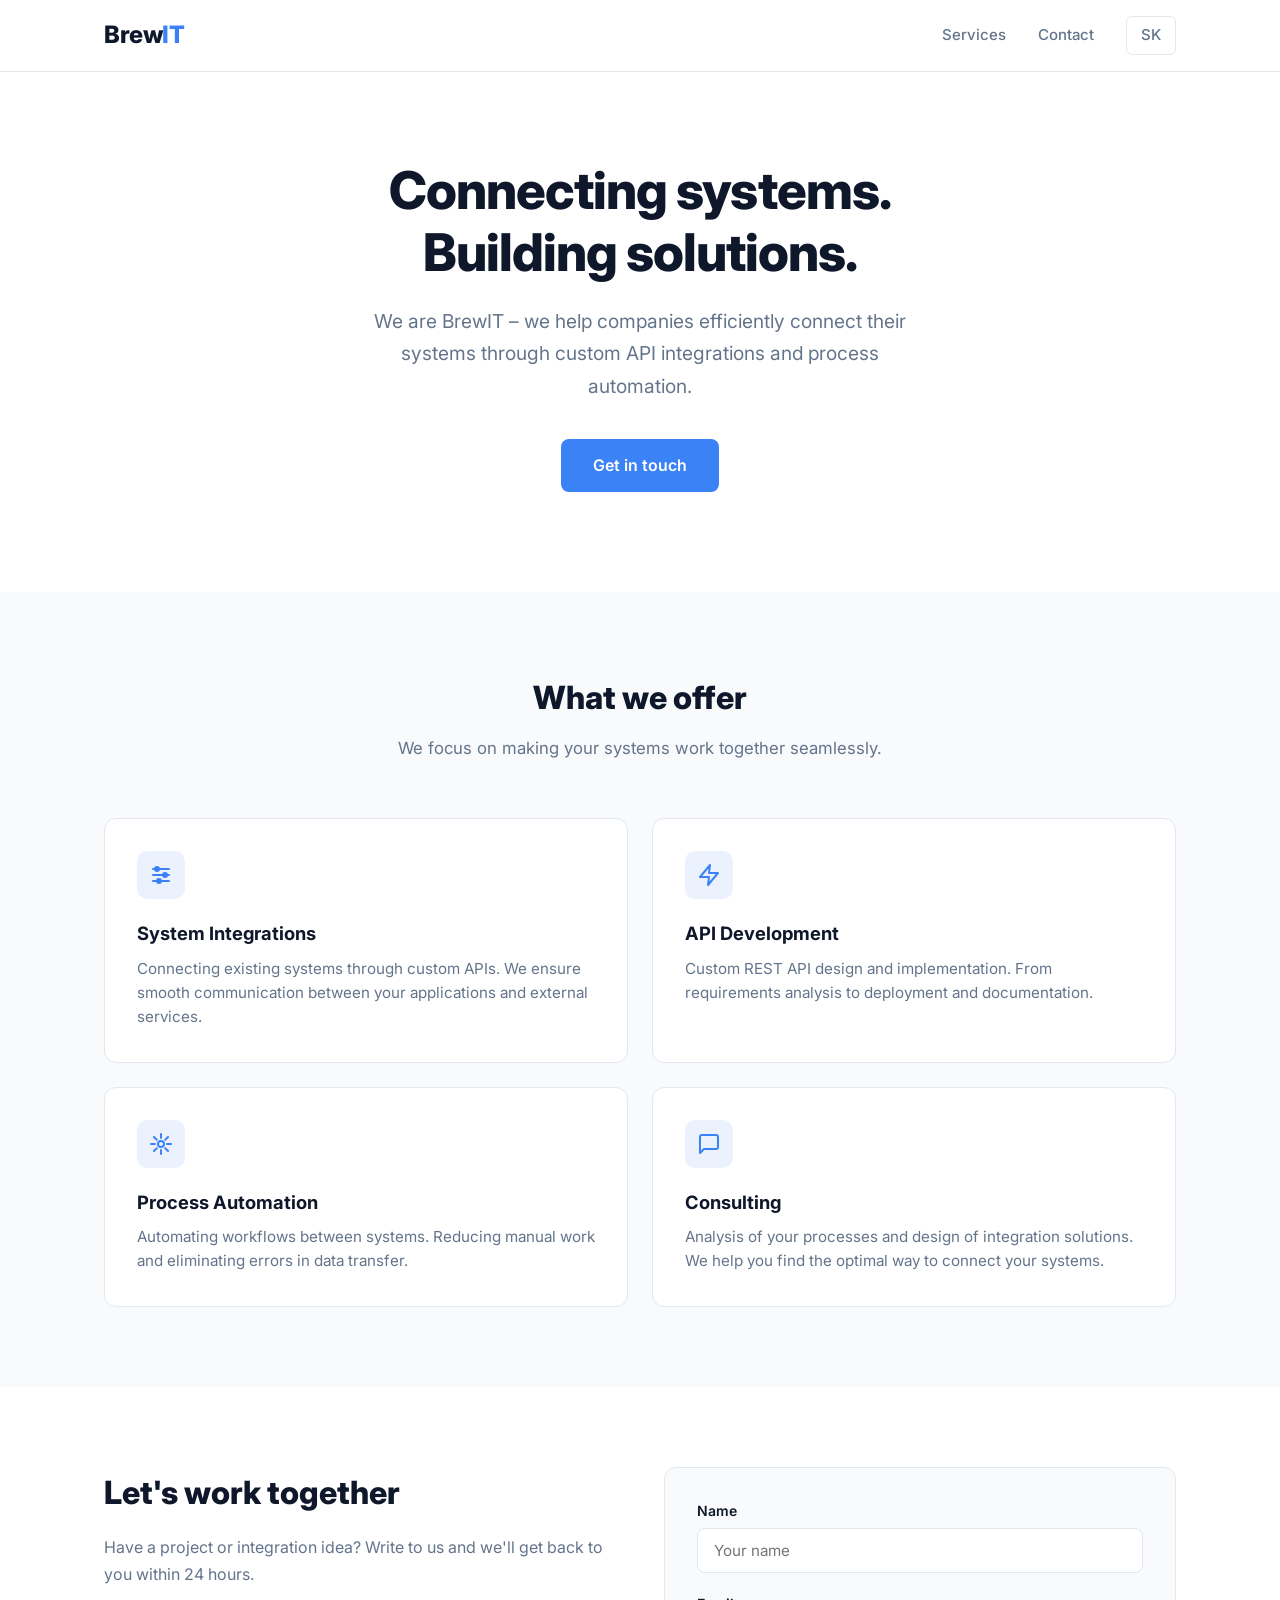
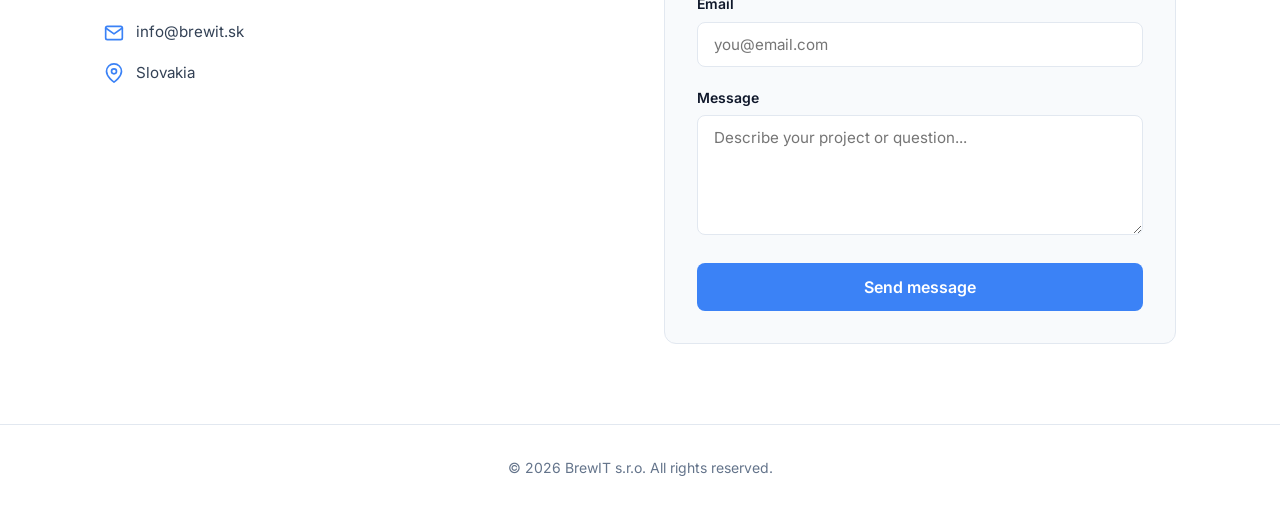
==== en/index.html @ faaf6bef "Add BrewIT business website with bilingual support and SEO Static website for BrewIT s.r.o. featurin" ====
<!DOCTYPE html>
<html lang="en">
<head>
  <meta charset="UTF-8">
  <meta name="viewport" content="width=device-width, initial-scale=1.0">

  <!-- SEO -->
  <title>BrewIT s.r.o. | System Integrations &amp; API Development</title>
  <meta name="description" content="BrewIT s.r.o. – custom system integrations, API development and process automation. We connect your systems efficiently and reliably.">
  <meta name="keywords" content="system integrations, API development, automation, REST API, integration solutions, Slovakia, BrewIT">
  <meta name="author" content="BrewIT s.r.o.">
  <meta name="robots" content="index, follow">
  <link rel="canonical" href="https://brewit.sk/en/">

  <!-- Hreflang -->
  <link rel="alternate" hreflang="sk" href="https://brewit.sk/">
  <link rel="alternate" hreflang="en" href="https://brewit.sk/en/">
  <link rel="alternate" hreflang="x-default" href="https://brewit.sk/">

  <!-- Open Graph -->
  <meta property="og:type" content="website">
  <meta property="og:title" content="BrewIT s.r.o. | System Integrations &amp; API Development">
  <meta property="og:description" content="Custom system integrations, API development and process automation. We connect your systems efficiently and reliably.">
  <meta property="og:url" content="https://brewit.sk/en/">
  <meta property="og:locale" content="en_US">
  <meta property="og:site_name" content="BrewIT s.r.o.">

  <!-- Fonts -->
  <link rel="preconnect" href="https://fonts.googleapis.com">
  <link rel="preconnect" href="https://fonts.gstatic.com" crossorigin>
  <link href="https://fonts.googleapis.com/css2?family=Inter:wght@400;500;600;700;800&display=swap" rel="stylesheet">

  <!-- Styles -->
  <link rel="stylesheet" href="../css/style.css">

  <!-- JSON-LD Structured Data -->
  <script type="application/ld+json">
  {
    "@context": "https://schema.org",
    "@type": "ProfessionalService",
    "name": "BrewIT s.r.o.",
    "description": "Custom system integrations, API development and process automation",
    "url": "https://brewit.sk",
    "areaServed": ["SK", "CZ"],
    "serviceType": ["System Integrations", "API Development", "Process Automation", "IT Consulting"],
    "knowsLanguage": ["sk", "en", "cs"],
    "priceRange": "$$"
  }
  </script>
</head>
<body>

  <!-- Header -->
  <header class="header" id="header">
    <div class="container">
      <a href="../en/index.html" class="logo">Brew<span>IT</span></a>
      <nav class="nav" id="nav">
        <a href="#services">Services</a>
        <a href="#contact">Contact</a>
        <a href="../index.html" class="lang-switch">SK</a>
      </nav>
      <button class="menu-toggle" id="menuToggle" aria-label="Open menu">
        <span></span>
        <span></span>
        <span></span>
      </button>
    </div>
  </header>

  <main>
    <!-- Hero -->
    <section class="hero">
      <div class="container">
        <h1>Connecting systems.<br>Building solutions.</h1>
        <p>We are BrewIT – we help companies efficiently connect their systems through custom API integrations and process automation.</p>
        <a href="#contact" class="btn btn-primary">Get in touch</a>
      </div>
    </section>

    <!-- Services -->
    <section class="services" id="services">
      <div class="container">
        <div class="section-title">
          <h2>What we offer</h2>
          <p>We focus on making your systems work together seamlessly.</p>
        </div>
        <div class="services-grid">

          <div class="service-card">
            <div class="service-icon">
              <svg viewBox="0 0 24 24"><path d="M4 6h16M4 12h16M4 18h16"/><circle cx="8" cy="6" r="2"/><circle cx="16" cy="12" r="2"/><circle cx="10" cy="18" r="2"/></svg>
            </div>
            <h3>System Integrations</h3>
            <p>Connecting existing systems through custom APIs. We ensure smooth communication between your applications and external services.</p>
          </div>

          <div class="service-card">
            <div class="service-icon">
              <svg viewBox="0 0 24 24"><path d="M13 2L3 14h9l-1 8 10-12h-9l1-8z"/></svg>
            </div>
            <h3>API Development</h3>
            <p>Custom REST API design and implementation. From requirements analysis to deployment and documentation.</p>
          </div>

          <div class="service-card">
            <div class="service-icon">
              <svg viewBox="0 0 24 24"><path d="M12 2v4m0 12v4M4.93 4.93l2.83 2.83m8.48 8.48l2.83 2.83M2 12h4m12 0h4M4.93 19.07l2.83-2.83m8.48-8.48l2.83-2.83"/><circle cx="12" cy="12" r="3"/></svg>
            </div>
            <h3>Process Automation</h3>
            <p>Automating workflows between systems. Reducing manual work and eliminating errors in data transfer.</p>
          </div>

          <div class="service-card">
            <div class="service-icon">
              <svg viewBox="0 0 24 24"><path d="M21 15a2 2 0 01-2 2H7l-4 4V5a2 2 0 012-2h14a2 2 0 012 2z"/></svg>
            </div>
            <h3>Consulting</h3>
            <p>Analysis of your processes and design of integration solutions. We help you find the optimal way to connect your systems.</p>
          </div>

        </div>
      </div>
    </section>

    <!-- Contact -->
    <section class="contact" id="contact">
      <div class="container">
        <div class="contact-wrapper">
          <div class="contact-info">
            <h2>Let's work together</h2>
            <p>Have a project or integration idea? Write to us and we'll get back to you within 24 hours.</p>

            <div class="contact-detail">
              <svg viewBox="0 0 24 24"><path d="M4 4h16c1.1 0 2 .9 2 2v12c0 1.1-.9 2-2 2H4c-1.1 0-2-.9-2-2V6c0-1.1.9-2 2-2z"/><polyline points="22,6 12,13 2,6"/></svg>
              <span>info@brewit.sk</span>
            </div>

            <div class="contact-detail">
              <svg viewBox="0 0 24 24"><path d="M21 10c0 7-9 13-9 13s-9-6-9-13a9 9 0 0118 0z"/><circle cx="12" cy="10" r="3"/></svg>
              <span>Slovakia</span>
            </div>
          </div>

          <form class="contact-form" action="https://formspree.io/f/YOUR_FORM_ID" method="POST">
            <div class="form-group">
              <label for="name">Name</label>
              <input type="text" id="name" name="name" required placeholder="Your name">
            </div>
            <div class="form-group">
              <label for="email">Email</label>
              <input type="email" id="email" name="email" required placeholder="you@email.com">
            </div>
            <div class="form-group">
              <label for="message">Message</label>
              <textarea id="message" name="message" required placeholder="Describe your project or question..."></textarea>
            </div>
            <button type="submit" class="btn btn-primary">Send message</button>
          </form>
        </div>
      </div>
    </section>
  </main>

  <!-- Footer -->
  <footer class="footer">
    <div class="container">
      <p>&copy; 2026 BrewIT s.r.o. All rights reserved.</p>
    </div>
  </footer>

  <script src="../js/main.js"></script>
</body>
</html>
---- css/style.css ----
/* ========================================
   BrewIT s.r.o. - Stylesheet
   ======================================== */

/* --- Reset & Base --- */
*, *::before, *::after {
  box-sizing: border-box;
  margin: 0;
  padding: 0;
}

:root {
  --color-primary: #0f172a;
  --color-secondary: #1e293b;
  --color-accent: #3b82f6;
  --color-accent-hover: #2563eb;
  --color-text: #334155;
  --color-text-light: #64748b;
  --color-bg: #ffffff;
  --color-bg-alt: #f8fafc;
  --color-border: #e2e8f0;
  --font-main: 'Inter', system-ui, -apple-system, sans-serif;
  --max-width: 1120px;
  --header-height: 72px;
}

html {
  scroll-behavior: smooth;
  scroll-padding-top: var(--header-height);
}

body {
  font-family: var(--font-main);
  color: var(--color-text);
  background: var(--color-bg);
  line-height: 1.6;
  -webkit-font-smoothing: antialiased;
}

a {
  color: inherit;
  text-decoration: none;
}

img {
  max-width: 100%;
  display: block;
}

/* --- Container --- */
.container {
  width: 100%;
  max-width: var(--max-width);
  margin: 0 auto;
  padding: 0 24px;
}

/* --- Header --- */
.header {
  position: fixed;
  top: 0;
  left: 0;
  right: 0;
  height: var(--header-height);
  background: rgba(255, 255, 255, 0.95);
  backdrop-filter: blur(8px);
  border-bottom: 1px solid var(--color-border);
  z-index: 100;
  transition: box-shadow 0.3s;
}

.header.scrolled {
  box-shadow: 0 1px 12px rgba(0, 0, 0, 0.08);
}

.header .container {
  display: flex;
  align-items: center;
  justify-content: space-between;
  height: 100%;
}

.logo {
  font-size: 1.5rem;
  font-weight: 800;
  color: var(--color-primary);
  letter-spacing: -0.5px;
}

.logo span {
  color: var(--color-accent);
}

.nav {
  display: flex;
  align-items: center;
  gap: 32px;
}

.nav a {
  font-size: 0.938rem;
  font-weight: 500;
  color: var(--color-text-light);
  transition: color 0.2s;
}

.nav a:hover {
  color: var(--color-primary);
}

.lang-switch {
  font-size: 0.813rem;
  font-weight: 600;
  padding: 6px 14px;
  border: 1.5px solid var(--color-border);
  border-radius: 6px;
  transition: border-color 0.2s, color 0.2s;
}

.lang-switch:hover {
  border-color: var(--color-accent);
  color: var(--color-accent);
}

/* Mobile menu button */
.menu-toggle {
  display: none;
  background: none;
  border: none;
  cursor: pointer;
  padding: 8px;
}

.menu-toggle span {
  display: block;
  width: 24px;
  height: 2px;
  background: var(--color-primary);
  margin: 6px 0;
  transition: transform 0.3s, opacity 0.3s;
}

.menu-toggle.active span:nth-child(1) {
  transform: translateY(8px) rotate(45deg);
}

.menu-toggle.active span:nth-child(2) {
  opacity: 0;
}

.menu-toggle.active span:nth-child(3) {
  transform: translateY(-8px) rotate(-45deg);
}

/* --- Hero --- */
.hero {
  padding: 160px 0 100px;
  text-align: center;
}

.hero h1 {
  font-size: clamp(2rem, 5vw, 3.25rem);
  font-weight: 800;
  color: var(--color-primary);
  line-height: 1.2;
  letter-spacing: -1px;
  margin-bottom: 20px;
}

.hero p {
  font-size: clamp(1.05rem, 2vw, 1.2rem);
  color: var(--color-text-light);
  max-width: 560px;
  margin: 0 auto 36px;
  line-height: 1.7;
}

.btn {
  display: inline-block;
  padding: 14px 32px;
  font-size: 1rem;
  font-weight: 600;
  border-radius: 8px;
  transition: background 0.2s, transform 0.2s;
  cursor: pointer;
  border: none;
  font-family: var(--font-main);
}

.btn-primary {
  background: var(--color-accent);
  color: #fff;
}

.btn-primary:hover {
  background: var(--color-accent-hover);
  transform: translateY(-1px);
}

/* --- Services --- */
.services {
  padding: 80px 0;
  background: var(--color-bg-alt);
}

.section-title {
  text-align: center;
  margin-bottom: 56px;
}

.section-title h2 {
  font-size: clamp(1.5rem, 3vw, 2rem);
  font-weight: 800;
  color: var(--color-primary);
  margin-bottom: 12px;
}

.section-title p {
  color: var(--color-text-light);
  font-size: 1.05rem;
}

.services-grid {
  display: grid;
  grid-template-columns: repeat(2, 1fr);
  gap: 24px;
}

.service-card {
  background: var(--color-bg);
  border: 1px solid var(--color-border);
  border-radius: 12px;
  padding: 32px;
  transition: border-color 0.2s, box-shadow 0.2s;
}

.service-card:hover {
  border-color: var(--color-accent);
  box-shadow: 0 4px 24px rgba(59, 130, 246, 0.08);
}

.service-icon {
  width: 48px;
  height: 48px;
  background: rgba(59, 130, 246, 0.1);
  border-radius: 10px;
  display: flex;
  align-items: center;
  justify-content: center;
  margin-bottom: 20px;
}

.service-icon svg {
  width: 24px;
  height: 24px;
  stroke: var(--color-accent);
  fill: none;
  stroke-width: 2;
  stroke-linecap: round;
  stroke-linejoin: round;
}

.service-card h3 {
  font-size: 1.15rem;
  font-weight: 700;
  color: var(--color-primary);
  margin-bottom: 8px;
}

.service-card p {
  color: var(--color-text-light);
  font-size: 0.95rem;
  line-height: 1.6;
}

/* --- Contact --- */
.contact {
  padding: 80px 0;
}

.contact-wrapper {
  display: grid;
  grid-template-columns: 1fr 1fr;
  gap: 48px;
  align-items: start;
}

.contact-info h2 {
  font-size: clamp(1.5rem, 3vw, 2rem);
  font-weight: 800;
  color: var(--color-primary);
  margin-bottom: 16px;
}

.contact-info > p {
  color: var(--color-text-light);
  margin-bottom: 32px;
  line-height: 1.7;
}

.contact-detail {
  display: flex;
  align-items: center;
  gap: 12px;
  margin-bottom: 16px;
  color: var(--color-text);
  font-size: 0.95rem;
}

.contact-detail svg {
  width: 20px;
  height: 20px;
  stroke: var(--color-accent);
  fill: none;
  stroke-width: 2;
  stroke-linecap: round;
  stroke-linejoin: round;
  flex-shrink: 0;
}

.contact-form {
  background: var(--color-bg-alt);
  border: 1px solid var(--color-border);
  border-radius: 12px;
  padding: 32px;
}

.form-group {
  margin-bottom: 20px;
}

.form-group label {
  display: block;
  font-size: 0.875rem;
  font-weight: 600;
  color: var(--color-primary);
  margin-bottom: 6px;
}

.form-group input,
.form-group textarea {
  width: 100%;
  padding: 12px 16px;
  font-size: 0.95rem;
  font-family: var(--font-main);
  border: 1.5px solid var(--color-border);
  border-radius: 8px;
  background: var(--color-bg);
  color: var(--color-text);
  transition: border-color 0.2s;
  outline: none;
}

.form-group input:focus,
.form-group textarea:focus {
  border-color: var(--color-accent);
}

.form-group textarea {
  resize: vertical;
  min-height: 120px;
}

.contact-form .btn {
  width: 100%;
}

/* --- Footer --- */
.footer {
  padding: 32px 0;
  border-top: 1px solid var(--color-border);
  text-align: center;
}

.footer p {
  color: var(--color-text-light);
  font-size: 0.875rem;
}

/* --- Responsive --- */
@media (max-width: 768px) {
  .menu-toggle {
    display: block;
  }

  .nav {
    position: fixed;
    top: var(--header-height);
    left: 0;
    right: 0;
    background: var(--color-bg);
    flex-direction: column;
    padding: 24px;
    gap: 20px;
    border-bottom: 1px solid var(--color-border);
    transform: translateY(-100%);
    opacity: 0;
    pointer-events: none;
    transition: transform 0.3s, opacity 0.3s;
  }

  .nav.open {
    transform: translateY(0);
    opacity: 1;
    pointer-events: auto;
  }

  .hero {
    padding: 120px 0 60px;
  }

  .services-grid {
    grid-template-columns: 1fr;
  }

  .contact-wrapper {
    grid-template-columns: 1fr;
  }
}

@media (max-width: 480px) {
  .hero h1 {
    font-size: 1.75rem;
  }

  .service-card {
    padding: 24px;
  }

  .contact-form {
    padding: 24px;
  }
}
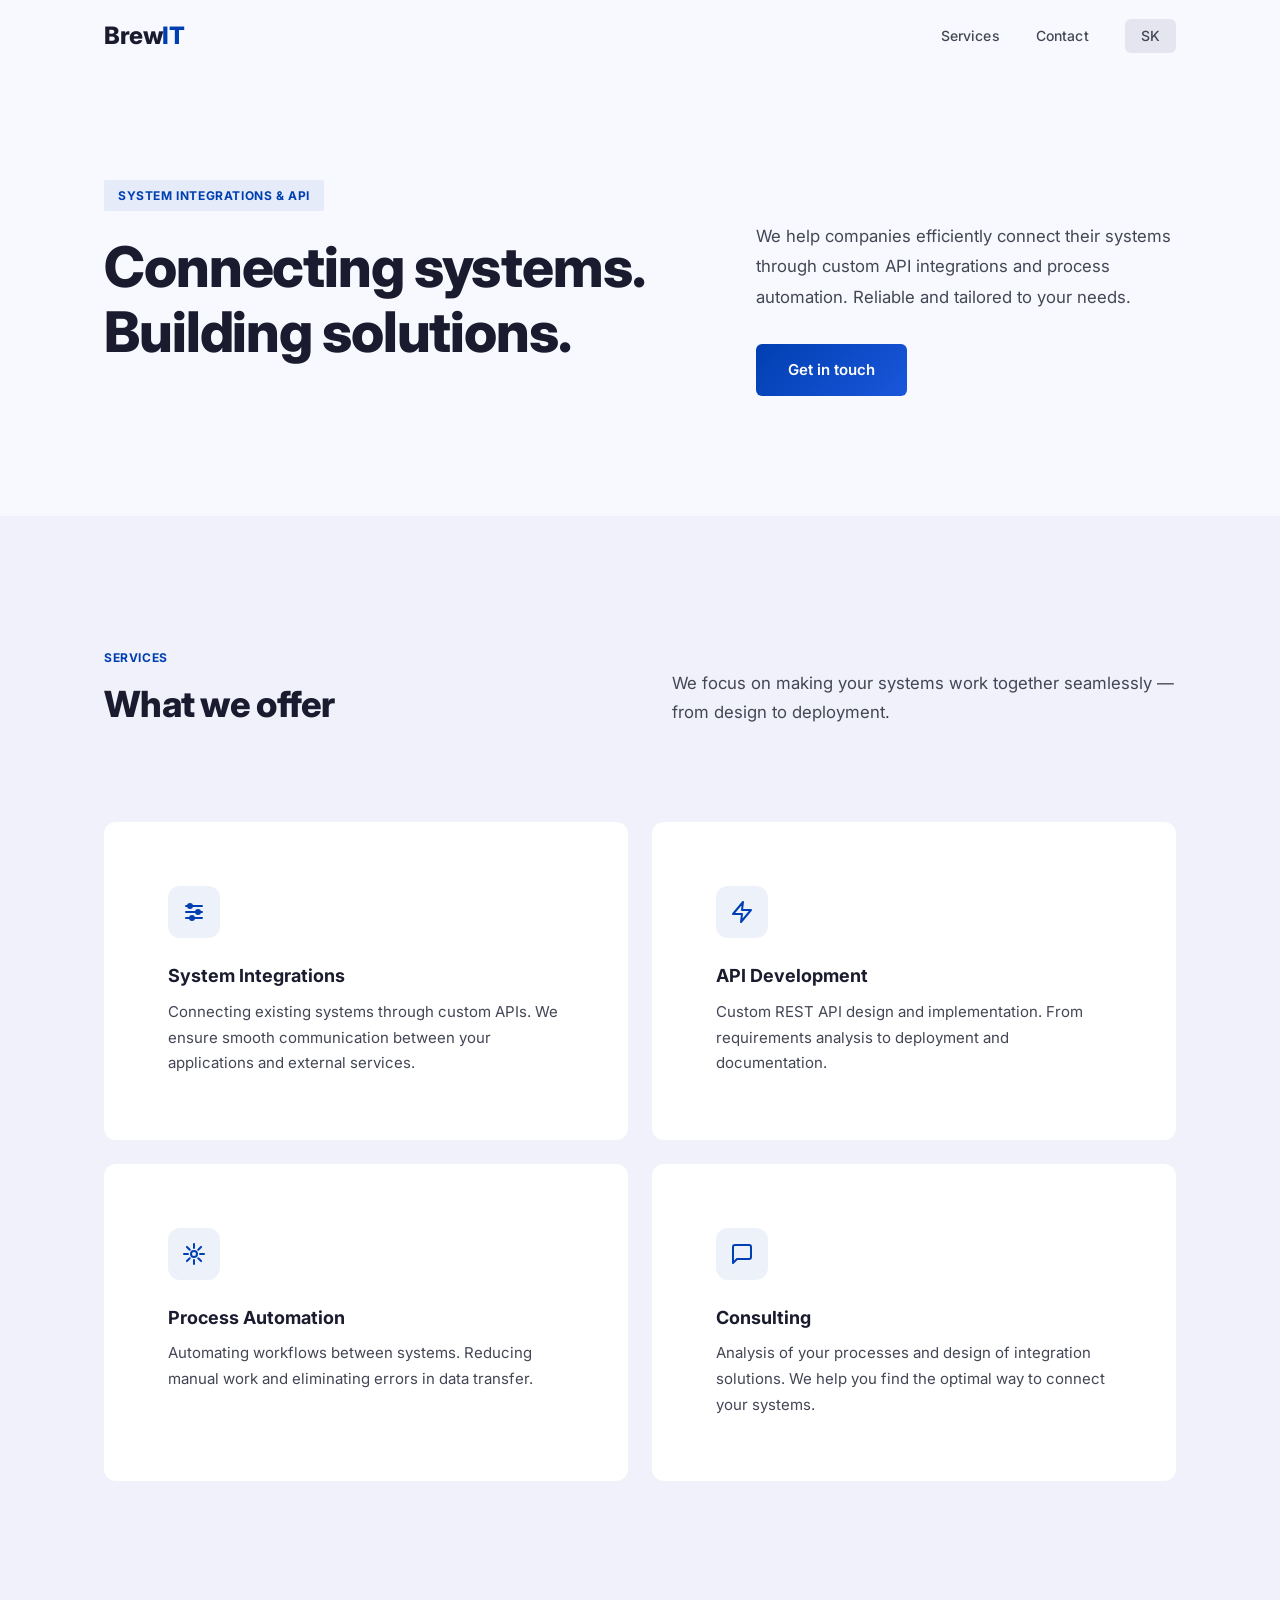
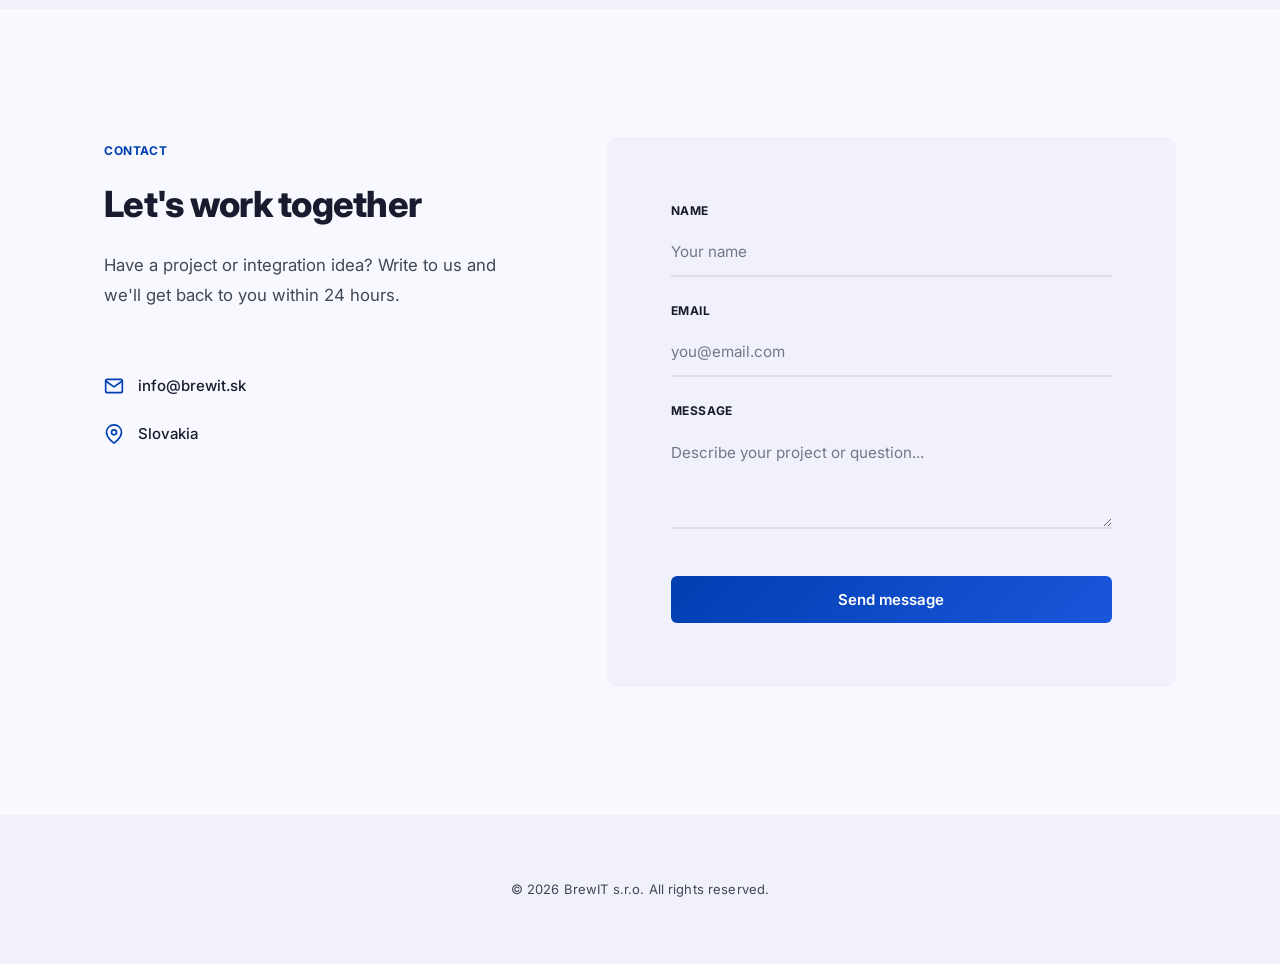
==== commit 789fa3e5: "Apply Architectural Precision design system and add Formspree endpoint Redesign based on DESIGN.md: " ====
--- a/en/index.html
+++ b/en/index.html
@@ -68,21 +68,31 @@
   </header>
 
   <main>
-    <!-- Hero -->
+    <!-- Hero — Asymmetric -->
     <section class="hero">
       <div class="container">
-        <h1>Connecting systems.<br>Building solutions.</h1>
-        <p>We are BrewIT – we help companies efficiently connect their systems through custom API integrations and process automation.</p>
-        <a href="#contact" class="btn btn-primary">Get in touch</a>
+        <div class="hero-content">
+          <div class="hero-left">
+            <span class="hero-label">System Integrations &amp; API</span>
+            <h1>Connecting systems.<br>Building solutions.</h1>
+          </div>
+          <div class="hero-right">
+            <p>We help companies efficiently connect their systems through custom API integrations and process automation. Reliable and tailored to your needs.</p>
+            <a href="#contact" class="btn btn-primary">Get in touch</a>
+          </div>
+        </div>
       </div>
     </section>
 
     <!-- Services -->
     <section class="services" id="services">
       <div class="container">
-        <div class="section-title">
-          <h2>What we offer</h2>
-          <p>We focus on making your systems work together seamlessly.</p>
+        <div class="section-header">
+          <div>
+            <span class="section-label">Services</span>
+            <h2>What we offer</h2>
+          </div>
+          <p>We focus on making your systems work together seamlessly — from design to deployment.</p>
         </div>
         <div class="services-grid">
 
@@ -127,6 +137,7 @@
       <div class="container">
         <div class="contact-wrapper">
           <div class="contact-info">
+            <span class="section-label">Contact</span>
             <h2>Let's work together</h2>
             <p>Have a project or integration idea? Write to us and we'll get back to you within 24 hours.</p>
 
@@ -141,7 +152,7 @@
             </div>
           </div>
 
-          <form class="contact-form" action="https://formspree.io/f/YOUR_FORM_ID" method="POST">
+          <form class="contact-form" action="https://formspree.io/f/xpqorbgz" method="POST">
             <div class="form-group">
               <label for="name">Name</label>
               <input type="text" id="name" name="name" required placeholder="Your name">
--- a/css/style.css
+++ b/css/style.css
@@ -1,5 +1,5 @@
 /* ========================================
-   BrewIT s.r.o. - Stylesheet
+   BrewIT s.r.o. - Design System: Architectural Precision
    ======================================== */
 
 /* --- Reset & Base --- */
@@ -10,15 +10,40 @@
 }
 
 :root {
-  --color-primary: #0f172a;
-  --color-secondary: #1e293b;
-  --color-accent: #3b82f6;
-  --color-accent-hover: #2563eb;
-  --color-text: #334155;
-  --color-text-light: #64748b;
-  --color-bg: #ffffff;
-  --color-bg-alt: #f8fafc;
-  --color-border: #e2e8f0;
+  /* Brand */
+  --primary: #003fb1;
+  --primary-container: #1a56db;
+  --on-primary: #ffffff;
+
+  /* Surfaces — Tonal Layering */
+  --surface: #f8f9ff;
+  --surface-container-lowest: #ffffff;
+  --surface-container-low: #f0f1fa;
+  --surface-container: #eaebf4;
+  --surface-container-high: #e4e5ef;
+  --surface-container-highest: #dddee9;
+
+  /* Text */
+  --on-surface: #1a1b2e;
+  --on-surface-variant: #434654;
+  --outline-variant: #74778b;
+
+  /* Spacing */
+  --space-xs: 0.5rem;
+  --space-sm: 1rem;
+  --space-md: 1.5rem;
+  --space-lg: 2rem;
+  --space-xl: 3rem;
+  --space-2xl: 4rem;
+  --space-3xl: 6rem;
+  --space-4xl: 8rem;
+
+  /* Radius — no borders, generous curves */
+  --radius-sm: 0.125rem;
+  --radius-md: 0.375rem;
+  --radius-xl: 0.75rem;
+
+  /* Layout */
   --font-main: 'Inter', system-ui, -apple-system, sans-serif;
   --max-width: 1120px;
   --header-height: 72px;
@@ -31,8 +56,8 @@
 
 body {
   font-family: var(--font-main);
-  color: var(--color-text);
-  background: var(--color-bg);
+  color: var(--on-surface-variant);
+  background: var(--surface);
   line-height: 1.6;
   -webkit-font-smoothing: antialiased;
 }
@@ -55,22 +80,22 @@
   padding: 0 24px;
 }
 
-/* --- Header --- */
+/* --- Header — Glassmorphism --- */
 .header {
   position: fixed;
   top: 0;
   left: 0;
   right: 0;
   height: var(--header-height);
-  background: rgba(255, 255, 255, 0.95);
-  backdrop-filter: blur(8px);
-  border-bottom: 1px solid var(--color-border);
+  background: rgba(248, 249, 255, 0.8);
+  backdrop-filter: blur(16px);
+  -webkit-backdrop-filter: blur(16px);
   z-index: 100;
-  transition: box-shadow 0.3s;
+  transition: box-shadow 0.4s;
 }
 
 .header.scrolled {
-  box-shadow: 0 1px 12px rgba(0, 0, 0, 0.08);
+  box-shadow: 0 4px 32px rgba(26, 27, 46, 0.06);
 }
 
 .header .container {
@@ -83,43 +108,46 @@
 .logo {
   font-size: 1.5rem;
   font-weight: 800;
-  color: var(--color-primary);
-  letter-spacing: -0.5px;
+  color: var(--on-surface);
+  letter-spacing: -0.02em;
 }
 
 .logo span {
-  color: var(--color-accent);
+  color: var(--primary);
 }
 
 .nav {
   display: flex;
   align-items: center;
-  gap: 32px;
+  gap: 36px;
 }
 
 .nav a {
-  font-size: 0.938rem;
+  font-size: 0.875rem;
   font-weight: 500;
-  color: var(--color-text-light);
+  color: var(--on-surface-variant);
+  letter-spacing: 0.01em;
   transition: color 0.2s;
 }
 
 .nav a:hover {
-  color: var(--color-primary);
+  color: var(--primary);
 }
 
 .lang-switch {
-  font-size: 0.813rem;
-  font-weight: 600;
-  padding: 6px 14px;
-  border: 1.5px solid var(--color-border);
-  border-radius: 6px;
-  transition: border-color 0.2s, color 0.2s;
+  font-size: 0.75rem;
+  font-weight: 700;
+  letter-spacing: 0.05em;
+  text-transform: uppercase;
+  padding: 6px 16px;
+  background: var(--surface-container-high);
+  border-radius: var(--radius-md);
+  transition: background 0.2s, color 0.2s;
 }
 
 .lang-switch:hover {
-  border-color: var(--color-accent);
-  color: var(--color-accent);
+  background: var(--surface-container-highest);
+  color: var(--primary);
 }
 
 /* Mobile menu button */
@@ -133,15 +161,15 @@
 
 .menu-toggle span {
   display: block;
-  width: 24px;
+  width: 22px;
   height: 2px;
-  background: var(--color-primary);
-  margin: 6px 0;
+  background: var(--on-surface);
+  margin: 5px 0;
   transition: transform 0.3s, opacity 0.3s;
 }
 
 .menu-toggle.active span:nth-child(1) {
-  transform: translateY(8px) rotate(45deg);
+  transform: translateY(7px) rotate(45deg);
 }
 
 .menu-toggle.active span:nth-child(2) {
@@ -149,111 +177,153 @@
 }
 
 .menu-toggle.active span:nth-child(3) {
-  transform: translateY(-8px) rotate(-45deg);
-}
-
-/* --- Hero --- */
+  transform: translateY(-7px) rotate(-45deg);
+}
+
+/* --- Hero — Asymmetric Layout --- */
 .hero {
-  padding: 160px 0 100px;
-  text-align: center;
+  padding: 180px 0 120px;
+}
+
+.hero-content {
+  display: grid;
+  grid-template-columns: 7fr 5fr;
+  gap: var(--space-2xl);
+  align-items: end;
+}
+
+.hero-label {
+  display: inline-block;
+  font-size: 0.75rem;
+  font-weight: 700;
+  letter-spacing: 0.05em;
+  text-transform: uppercase;
+  color: var(--primary);
+  background: rgba(0, 63, 177, 0.08);
+  padding: 6px 14px;
+  border-radius: var(--radius-sm);
+  margin-bottom: var(--space-md);
 }
 
 .hero h1 {
-  font-size: clamp(2rem, 5vw, 3.25rem);
+  font-size: clamp(2.25rem, 5vw, 3.5rem);
   font-weight: 800;
-  color: var(--color-primary);
-  line-height: 1.2;
-  letter-spacing: -1px;
-  margin-bottom: 20px;
-}
-
-.hero p {
-  font-size: clamp(1.05rem, 2vw, 1.2rem);
-  color: var(--color-text-light);
-  max-width: 560px;
-  margin: 0 auto 36px;
-  line-height: 1.7;
+  color: var(--on-surface);
+  line-height: 1.15;
+  letter-spacing: -0.02em;
+  margin-bottom: var(--space-lg);
+}
+
+.hero-right p {
+  font-size: 1.05rem;
+  color: var(--on-surface-variant);
+  line-height: 1.8;
+  margin-bottom: var(--space-lg);
 }
 
 .btn {
   display: inline-block;
   padding: 14px 32px;
-  font-size: 1rem;
+  font-size: 0.938rem;
   font-weight: 600;
-  border-radius: 8px;
-  transition: background 0.2s, transform 0.2s;
+  border-radius: var(--radius-md);
+  transition: transform 0.2s, box-shadow 0.3s;
   cursor: pointer;
   border: none;
   font-family: var(--font-main);
 }
 
 .btn-primary {
-  background: var(--color-accent);
-  color: #fff;
+  background: linear-gradient(135deg, var(--primary), var(--primary-container));
+  color: var(--on-primary);
 }
 
 .btn-primary:hover {
-  background: var(--color-accent-hover);
   transform: translateY(-1px);
-}
-
-/* --- Services --- */
+  box-shadow: 0 8px 32px rgba(0, 63, 177, 0.2);
+}
+
+.btn-secondary {
+  background: var(--surface-container-high);
+  color: var(--primary);
+}
+
+.btn-secondary:hover {
+  background: var(--surface-container-highest);
+}
+
+/* --- Services — Tonal Layering --- */
 .services {
-  padding: 80px 0;
-  background: var(--color-bg-alt);
-}
-
-.section-title {
-  text-align: center;
-  margin-bottom: 56px;
-}
-
-.section-title h2 {
-  font-size: clamp(1.5rem, 3vw, 2rem);
+  padding: var(--space-4xl) 0;
+  background: var(--surface-container-low);
+}
+
+.section-header {
+  display: grid;
+  grid-template-columns: 1fr 1fr;
+  gap: var(--space-2xl);
+  align-items: end;
+  margin-bottom: var(--space-3xl);
+}
+
+.section-label {
+  display: inline-block;
+  font-size: 0.75rem;
+  font-weight: 700;
+  letter-spacing: 0.05em;
+  text-transform: uppercase;
+  color: var(--primary);
+  margin-bottom: var(--space-sm);
+}
+
+.section-header h2 {
+  font-size: clamp(1.75rem, 3vw, 2.25rem);
   font-weight: 800;
-  color: var(--color-primary);
-  margin-bottom: 12px;
-}
-
-.section-title p {
-  color: var(--color-text-light);
+  color: var(--on-surface);
+  letter-spacing: -0.02em;
+  line-height: 1.2;
+}
+
+.section-header p {
+  color: var(--on-surface-variant);
   font-size: 1.05rem;
+  line-height: 1.7;
+  align-self: end;
 }
 
 .services-grid {
   display: grid;
   grid-template-columns: repeat(2, 1fr);
-  gap: 24px;
+  gap: var(--space-md);
 }
 
 .service-card {
-  background: var(--color-bg);
-  border: 1px solid var(--color-border);
-  border-radius: 12px;
-  padding: 32px;
-  transition: border-color 0.2s, box-shadow 0.2s;
+  background: var(--surface-container-lowest);
+  border-radius: var(--radius-xl);
+  padding: var(--space-2xl);
+  transition: box-shadow 0.3s, transform 0.3s;
 }
 
 .service-card:hover {
-  border-color: var(--color-accent);
-  box-shadow: 0 4px 24px rgba(59, 130, 246, 0.08);
+  transform: translateY(-2px);
+  box-shadow: 0 8px 40px rgba(26, 27, 46, 0.06);
 }
 
 .service-icon {
-  width: 48px;
-  height: 48px;
-  background: rgba(59, 130, 246, 0.1);
-  border-radius: 10px;
+  width: 52px;
+  height: 52px;
+  background: rgba(0, 63, 177, 0.07);
+  border-radius: var(--radius-xl);
   display: flex;
   align-items: center;
   justify-content: center;
-  margin-bottom: 20px;
+  margin-bottom: var(--space-md);
 }
 
 .service-icon svg {
   width: 24px;
   height: 24px;
-  stroke: var(--color-accent);
+  stroke: var(--primary);
   fill: none;
   stroke-width: 2;
   stroke-linecap: round;
@@ -261,56 +331,59 @@
 }
 
 .service-card h3 {
-  font-size: 1.15rem;
+  font-size: 1.125rem;
   font-weight: 700;
-  color: var(--color-primary);
-  margin-bottom: 8px;
+  color: var(--on-surface);
+  margin-bottom: var(--space-xs);
 }
 
 .service-card p {
-  color: var(--color-text-light);
-  font-size: 0.95rem;
-  line-height: 1.6;
-}
-
-/* --- Contact --- */
+  color: var(--on-surface-variant);
+  font-size: 0.938rem;
+  line-height: 1.7;
+}
+
+/* --- Contact — Tonal Depth --- */
 .contact {
-  padding: 80px 0;
+  padding: var(--space-4xl) 0;
 }
 
 .contact-wrapper {
   display: grid;
-  grid-template-columns: 1fr 1fr;
-  gap: 48px;
+  grid-template-columns: 5fr 7fr;
+  gap: var(--space-3xl);
   align-items: start;
 }
 
 .contact-info h2 {
-  font-size: clamp(1.5rem, 3vw, 2rem);
+  font-size: clamp(1.75rem, 3vw, 2.25rem);
   font-weight: 800;
-  color: var(--color-primary);
-  margin-bottom: 16px;
+  color: var(--on-surface);
+  letter-spacing: -0.02em;
+  margin-bottom: var(--space-sm);
 }
 
 .contact-info > p {
-  color: var(--color-text-light);
-  margin-bottom: 32px;
-  line-height: 1.7;
+  color: var(--on-surface-variant);
+  margin-bottom: var(--space-2xl);
+  line-height: 1.8;
+  font-size: 1.05rem;
 }
 
 .contact-detail {
   display: flex;
   align-items: center;
-  gap: 12px;
-  margin-bottom: 16px;
-  color: var(--color-text);
-  font-size: 0.95rem;
+  gap: 14px;
+  margin-bottom: var(--space-md);
+  color: var(--on-surface);
+  font-size: 0.938rem;
+  font-weight: 500;
 }
 
 .contact-detail svg {
   width: 20px;
   height: 20px;
-  stroke: var(--color-accent);
+  stroke: var(--primary);
   fill: none;
   stroke-width: 2;
   stroke-linecap: round;
@@ -319,62 +392,71 @@
 }
 
 .contact-form {
-  background: var(--color-bg-alt);
-  border: 1px solid var(--color-border);
-  border-radius: 12px;
-  padding: 32px;
+  background: var(--surface-container-low);
+  border-radius: var(--radius-xl);
+  padding: var(--space-2xl);
 }
 
 .form-group {
-  margin-bottom: 20px;
+  margin-bottom: var(--space-md);
 }
 
 .form-group label {
   display: block;
-  font-size: 0.875rem;
-  font-weight: 600;
-  color: var(--color-primary);
-  margin-bottom: 6px;
+  font-size: 0.75rem;
+  font-weight: 700;
+  letter-spacing: 0.05em;
+  text-transform: uppercase;
+  color: var(--on-surface);
+  margin-bottom: var(--space-xs);
 }
 
 .form-group input,
 .form-group textarea {
   width: 100%;
-  padding: 12px 16px;
+  padding: 14px 0;
   font-size: 0.95rem;
   font-family: var(--font-main);
-  border: 1.5px solid var(--color-border);
-  border-radius: 8px;
-  background: var(--color-bg);
-  color: var(--color-text);
-  transition: border-color 0.2s;
+  border: none;
+  border-bottom: 2px solid var(--surface-container-highest);
+  border-radius: 0;
+  background: transparent;
+  color: var(--on-surface);
+  transition: border-color 0.3s;
   outline: none;
+}
+
+.form-group input::placeholder,
+.form-group textarea::placeholder {
+  color: var(--outline-variant);
 }
 
 .form-group input:focus,
 .form-group textarea:focus {
-  border-color: var(--color-accent);
+  border-bottom-color: var(--primary);
 }
 
 .form-group textarea {
   resize: vertical;
-  min-height: 120px;
+  min-height: 100px;
 }
 
 .contact-form .btn {
   width: 100%;
-}
-
-/* --- Footer --- */
+  margin-top: var(--space-sm);
+}
+
+/* --- Footer — Subtle Separation --- */
 .footer {
-  padding: 32px 0;
-  border-top: 1px solid var(--color-border);
+  padding: var(--space-2xl) 0;
+  background: var(--surface-container-low);
   text-align: center;
 }
 
 .footer p {
-  color: var(--color-text-light);
-  font-size: 0.875rem;
+  color: var(--on-surface-variant);
+  font-size: 0.813rem;
+  letter-spacing: 0.01em;
 }
 
 /* --- Responsive --- */
@@ -388,11 +470,12 @@
     top: var(--header-height);
     left: 0;
     right: 0;
-    background: var(--color-bg);
+    background: rgba(248, 249, 255, 0.95);
+    backdrop-filter: blur(16px);
+    -webkit-backdrop-filter: blur(16px);
     flex-direction: column;
-    padding: 24px;
-    gap: 20px;
-    border-bottom: 1px solid var(--color-border);
+    padding: var(--space-lg);
+    gap: var(--space-md);
     transform: translateY(-100%);
     opacity: 0;
     pointer-events: none;
@@ -406,7 +489,21 @@
   }
 
   .hero {
-    padding: 120px 0 60px;
+    padding: 140px 0 80px;
+  }
+
+  .hero-content {
+    grid-template-columns: 1fr;
+    gap: var(--space-lg);
+  }
+
+  .hero-right {
+    max-width: 480px;
+  }
+
+  .section-header {
+    grid-template-columns: 1fr;
+    gap: var(--space-sm);
   }
 
   .services-grid {
@@ -415,19 +512,20 @@
 
   .contact-wrapper {
     grid-template-columns: 1fr;
+    gap: var(--space-2xl);
   }
 }
 
 @media (max-width: 480px) {
   .hero h1 {
-    font-size: 1.75rem;
+    font-size: 1.875rem;
   }
 
   .service-card {
-    padding: 24px;
+    padding: var(--space-lg);
   }
 
   .contact-form {
-    padding: 24px;
-  }
-}
+    padding: var(--space-lg);
+  }
+}
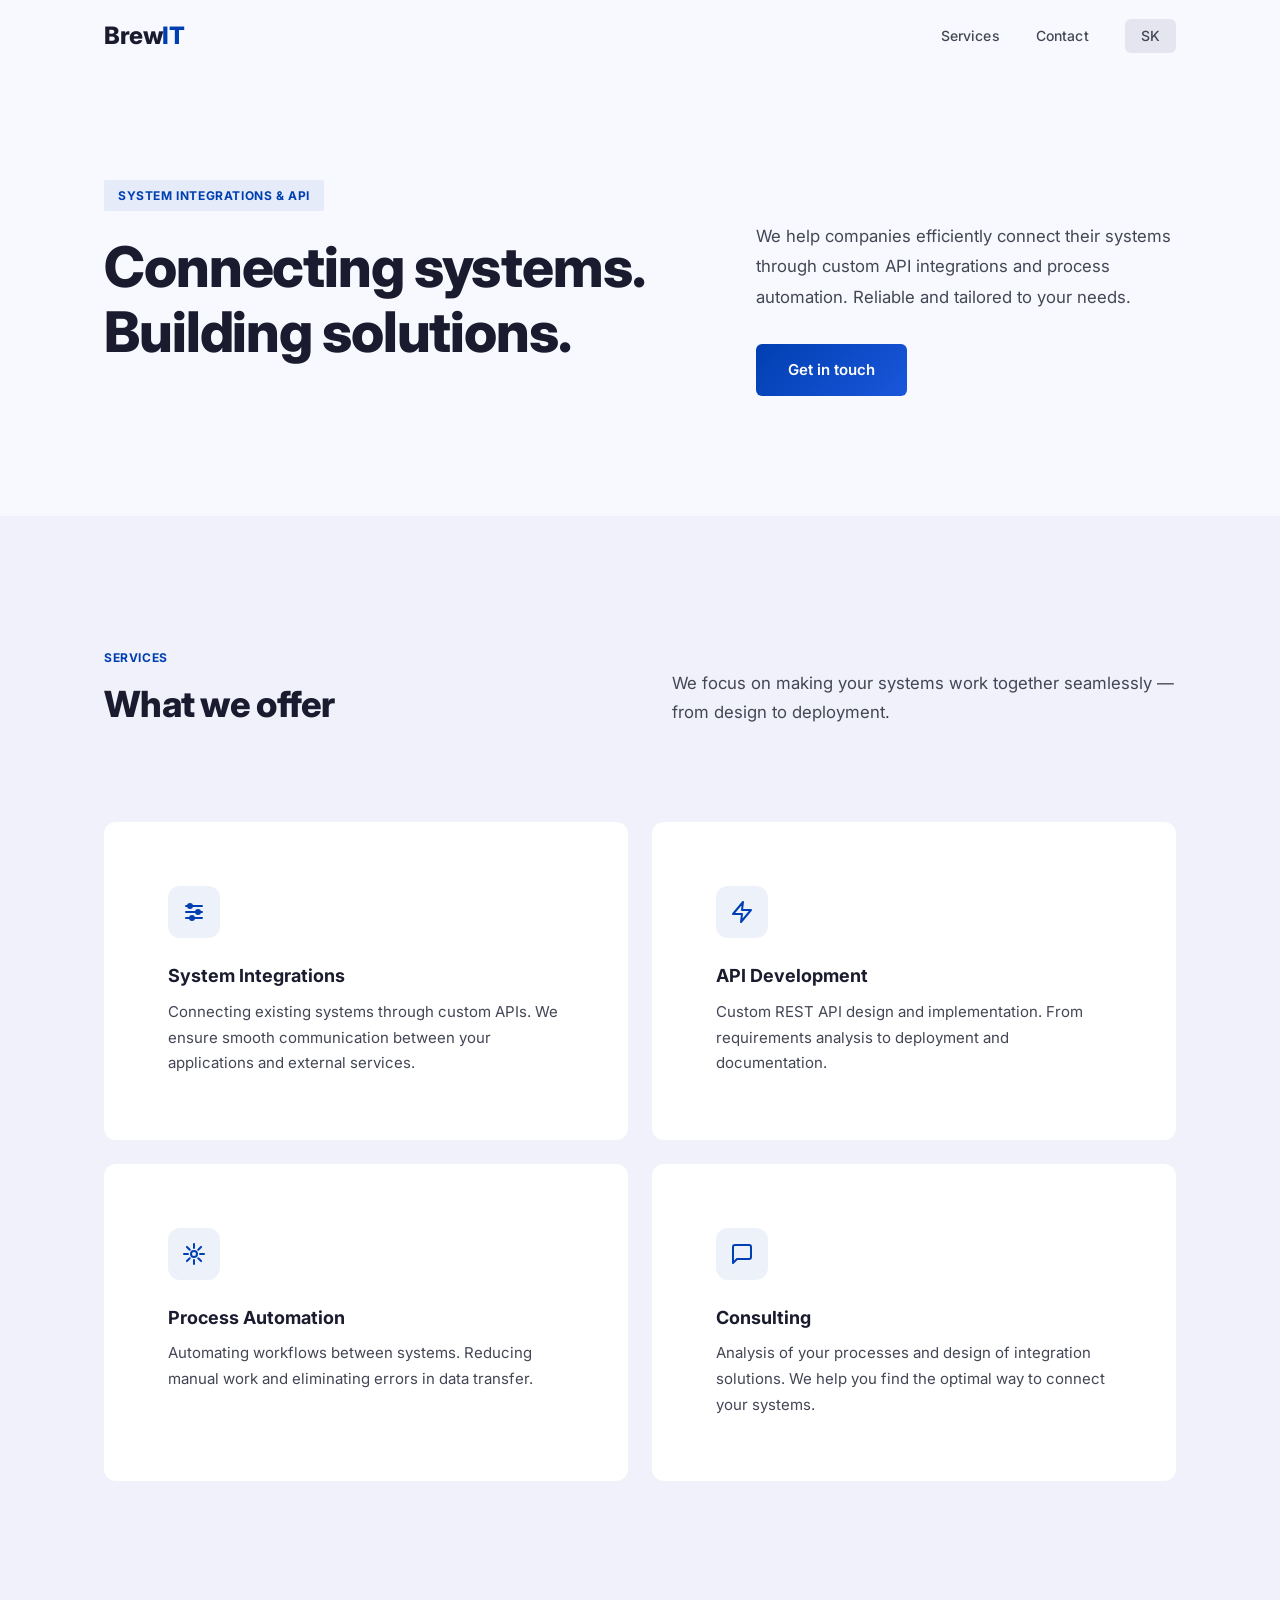
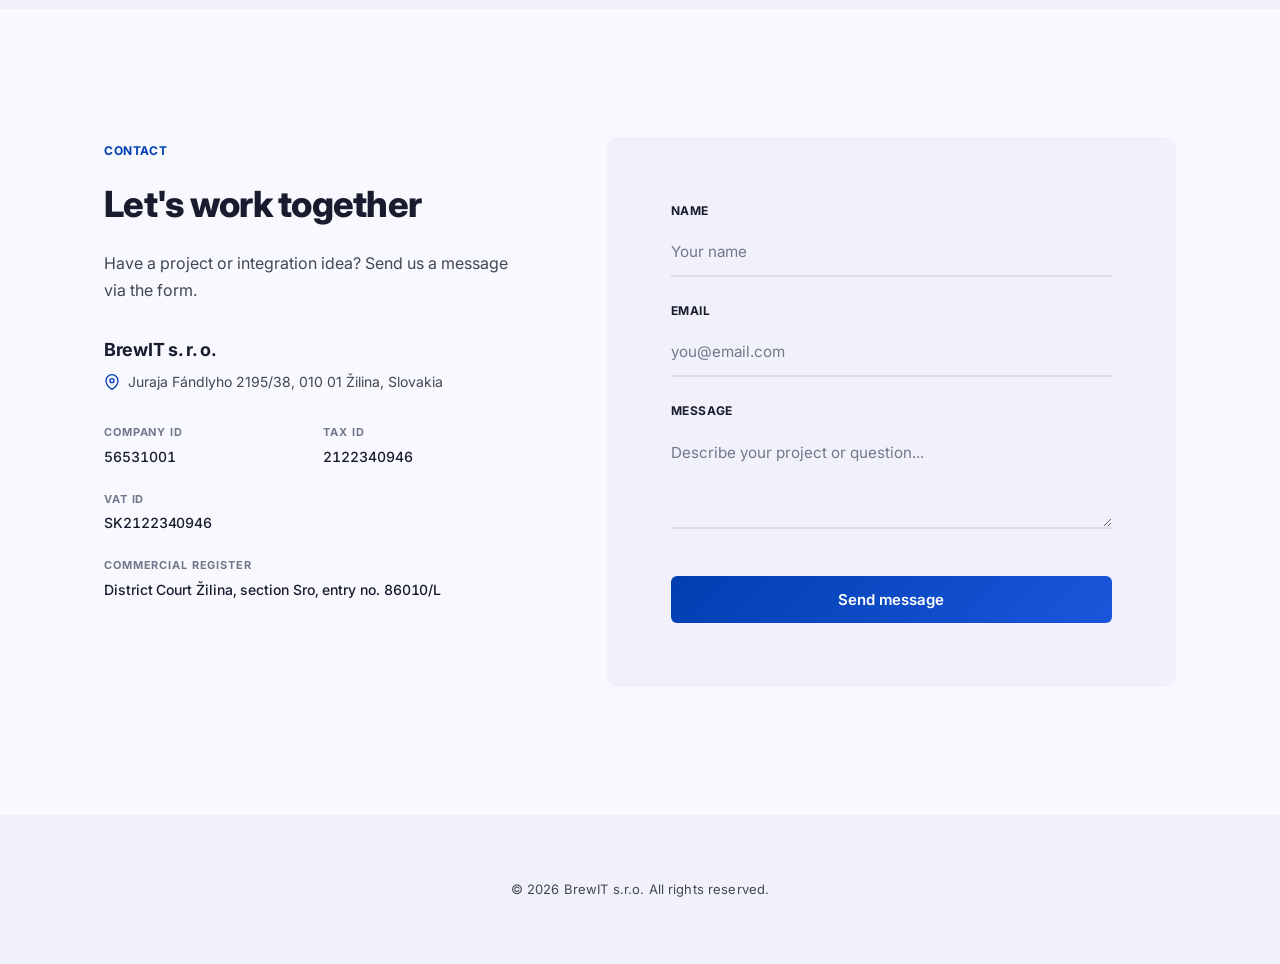
==== commit 5e28f89b: "Replace email and location with company billing details Replace the email and country marker in the " ====
--- a/en/index.html
+++ b/en/index.html
@@ -139,16 +139,35 @@
           <div class="contact-info">
             <span class="section-label">Contact</span>
             <h2>Let's work together</h2>
-            <p>Have a project or integration idea? Write to us and we'll get back to you within 24 hours.</p>
-
-            <div class="contact-detail">
-              <svg viewBox="0 0 24 24"><path d="M4 4h16c1.1 0 2 .9 2 2v12c0 1.1-.9 2-2 2H4c-1.1 0-2-.9-2-2V6c0-1.1.9-2 2-2z"/><polyline points="22,6 12,13 2,6"/></svg>
-              <span>info@brewit.sk</span>
-            </div>
-
-            <div class="contact-detail">
-              <svg viewBox="0 0 24 24"><path d="M21 10c0 7-9 13-9 13s-9-6-9-13a9 9 0 0118 0z"/><circle cx="12" cy="10" r="3"/></svg>
-              <span>Slovakia</span>
+            <p>Have a project or integration idea? Send us a message via the form.</p>
+
+            <div class="billing">
+              <div class="billing-header">
+                <div class="billing-name">BrewIT s. r. o.</div>
+                <div class="billing-address">
+                  <svg viewBox="0 0 24 24"><path d="M21 10c0 7-9 13-9 13s-9-6-9-13a9 9 0 0118 0z"/><circle cx="12" cy="10" r="3"/></svg>
+                  <span>Juraja Fándlyho 2195/38, 010 01 Žilina, Slovakia</span>
+                </div>
+              </div>
+
+              <div class="billing-grid">
+                <div class="billing-row">
+                  <span class="billing-label">Company ID</span>
+                  <span class="billing-value">56531001</span>
+                </div>
+                <div class="billing-row">
+                  <span class="billing-label">Tax ID</span>
+                  <span class="billing-value">2122340946</span>
+                </div>
+                <div class="billing-row billing-row--full">
+                  <span class="billing-label">VAT ID</span>
+                  <span class="billing-value">SK2122340946</span>
+                </div>
+                <div class="billing-row billing-row--full">
+                  <span class="billing-label">Commercial Register</span>
+                  <span class="billing-value">District Court Žilina, section Sro, entry no. 86010/L</span>
+                </div>
+              </div>
             </div>
           </div>
 
--- a/css/style.css
+++ b/css/style.css
@@ -365,9 +365,9 @@
 
 .contact-info > p {
   color: var(--on-surface-variant);
-  margin-bottom: var(--space-2xl);
-  line-height: 1.8;
-  font-size: 1.05rem;
+  margin-bottom: var(--space-lg);
+  line-height: 1.7;
+  font-size: 1rem;
 }
 
 .contact-detail {
@@ -389,6 +389,77 @@
   stroke-linecap: round;
   stroke-linejoin: round;
   flex-shrink: 0;
+}
+
+/* --- Billing Info — Editorial Data Display --- */
+.billing {
+  margin-top: var(--space-sm);
+}
+
+.billing-header {
+  margin-bottom: var(--space-lg);
+}
+
+.billing-name {
+  font-size: 1.125rem;
+  font-weight: 700;
+  color: var(--on-surface);
+  letter-spacing: -0.015em;
+  margin-bottom: 6px;
+}
+
+.billing-address {
+  display: flex;
+  align-items: flex-start;
+  gap: 8px;
+  color: var(--on-surface-variant);
+  font-size: 0.875rem;
+  line-height: 1.5;
+}
+
+.billing-address svg {
+  width: 16px;
+  height: 16px;
+  stroke: var(--primary);
+  fill: none;
+  stroke-width: 2;
+  stroke-linecap: round;
+  stroke-linejoin: round;
+  flex-shrink: 0;
+  margin-top: 3px;
+}
+
+.billing-grid {
+  display: grid;
+  grid-template-columns: 1fr 1fr;
+  gap: var(--space-md) var(--space-lg);
+}
+
+.billing-row {
+  display: flex;
+  flex-direction: column;
+  gap: 4px;
+}
+
+.billing-row--full {
+  grid-column: 1 / -1;
+}
+
+.billing-label {
+  font-size: 0.688rem;
+  font-weight: 700;
+  letter-spacing: 0.08em;
+  text-transform: uppercase;
+  color: var(--outline-variant);
+}
+
+.billing-value {
+  font-size: 0.875rem;
+  font-weight: 500;
+  color: var(--on-surface);
+  line-height: 1.5;
+  font-variant-numeric: tabular-nums;
+  letter-spacing: -0.005em;
 }
 
 .contact-form {
@@ -528,4 +599,9 @@
   .contact-form {
     padding: var(--space-lg);
   }
-}
+
+  .billing-grid {
+    grid-template-columns: 1fr;
+    gap: var(--space-md);
+  }
+}
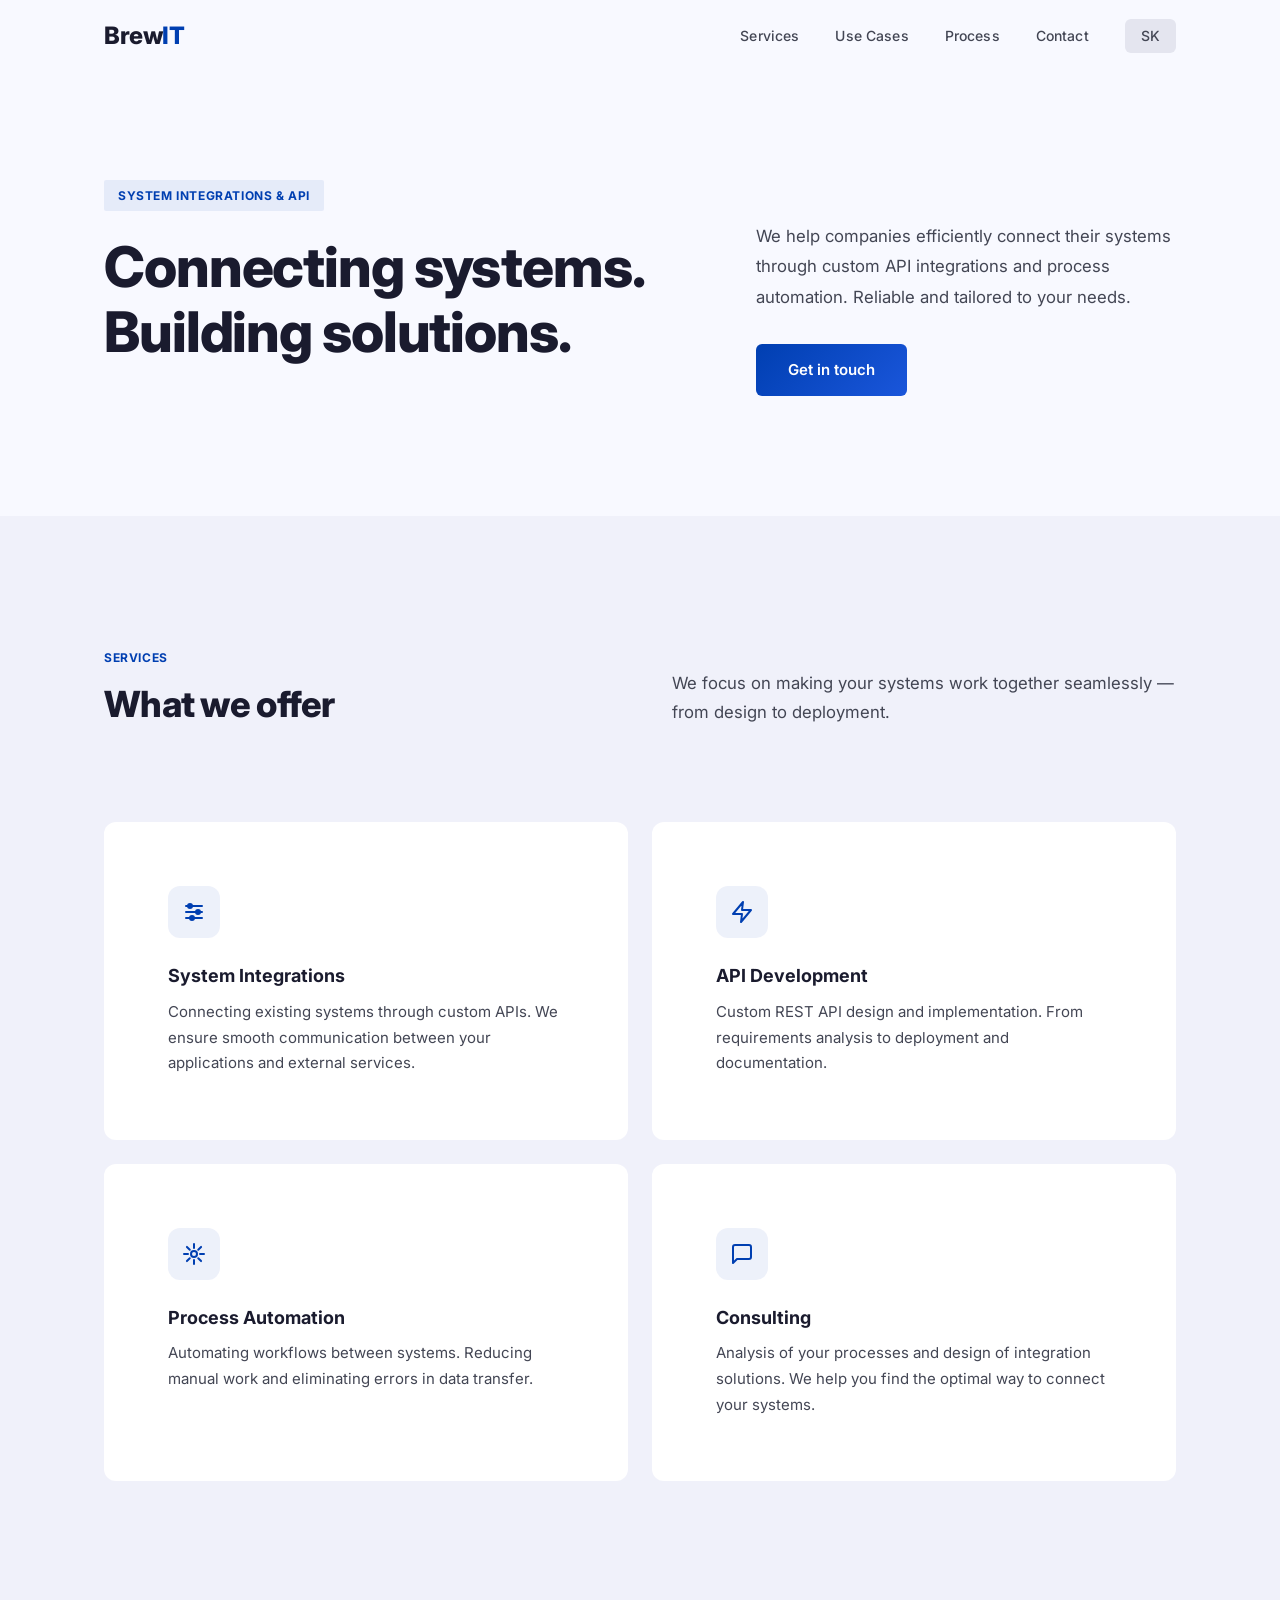
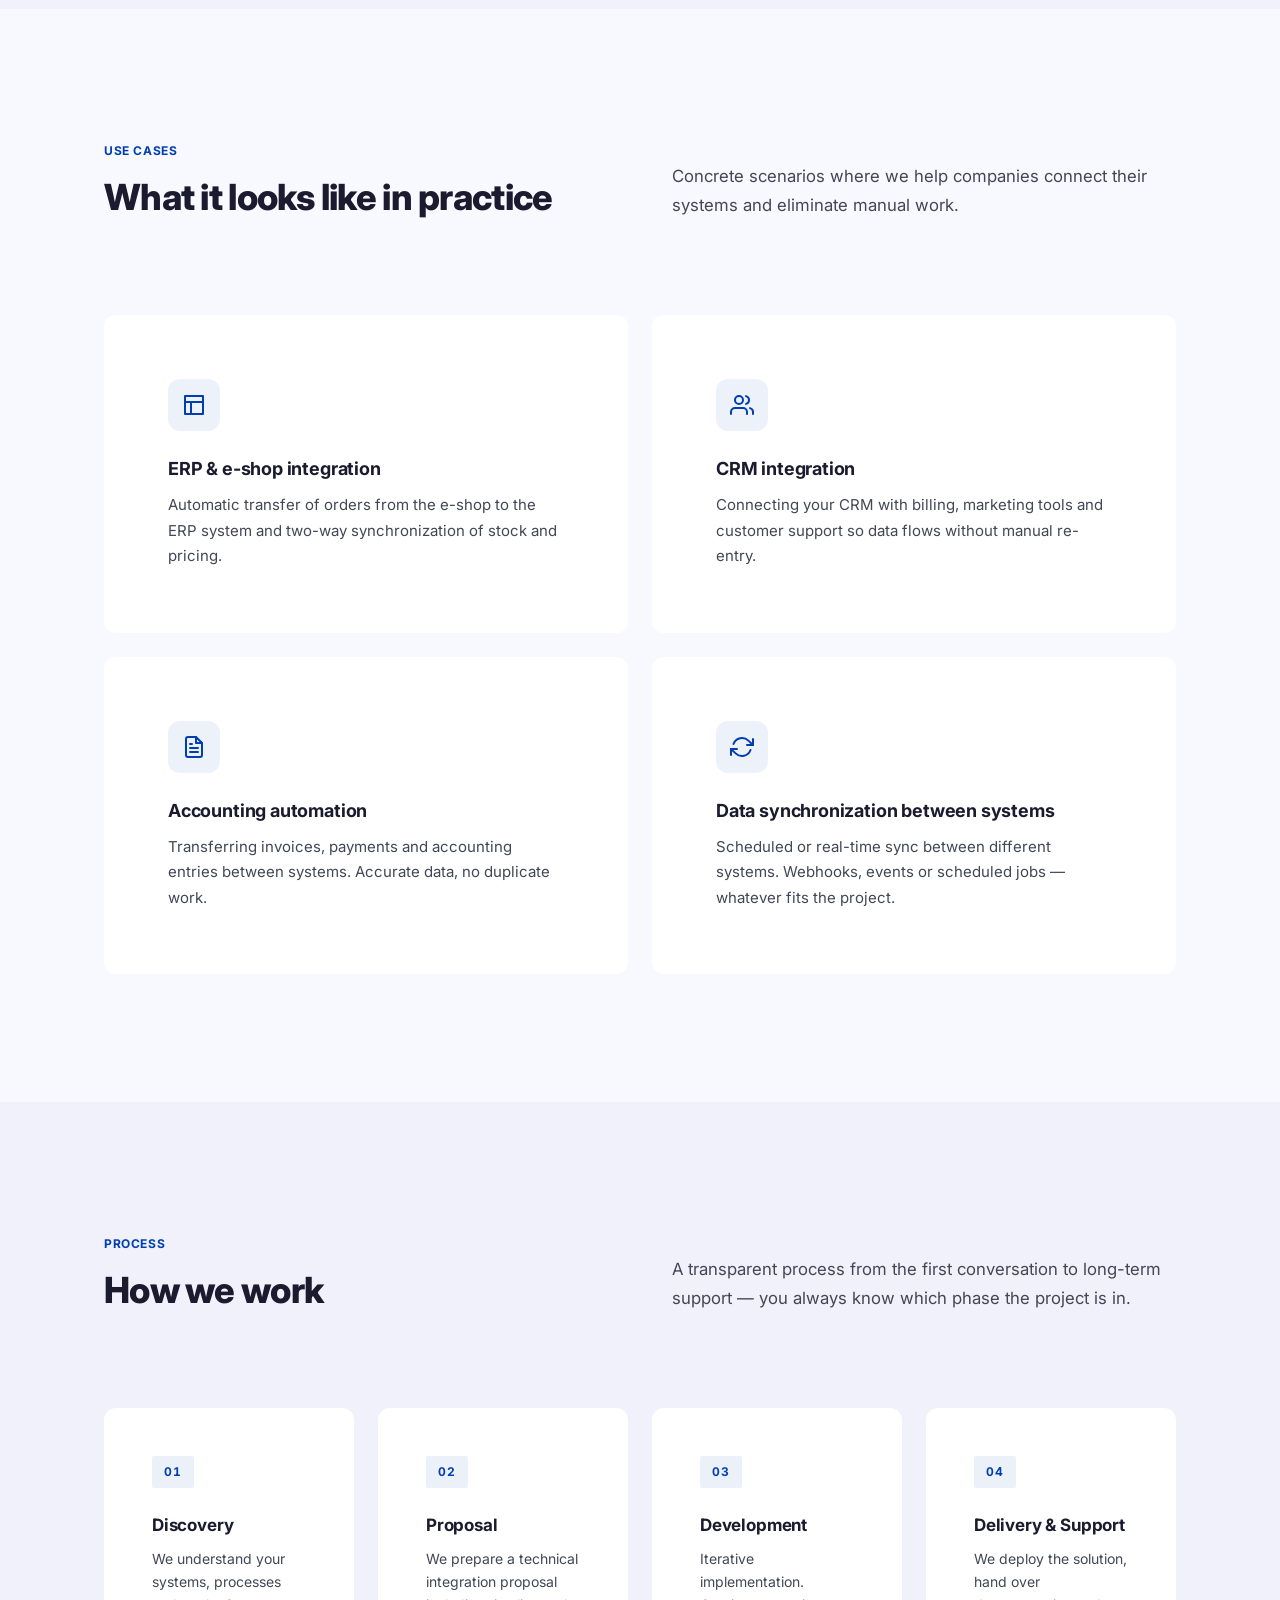
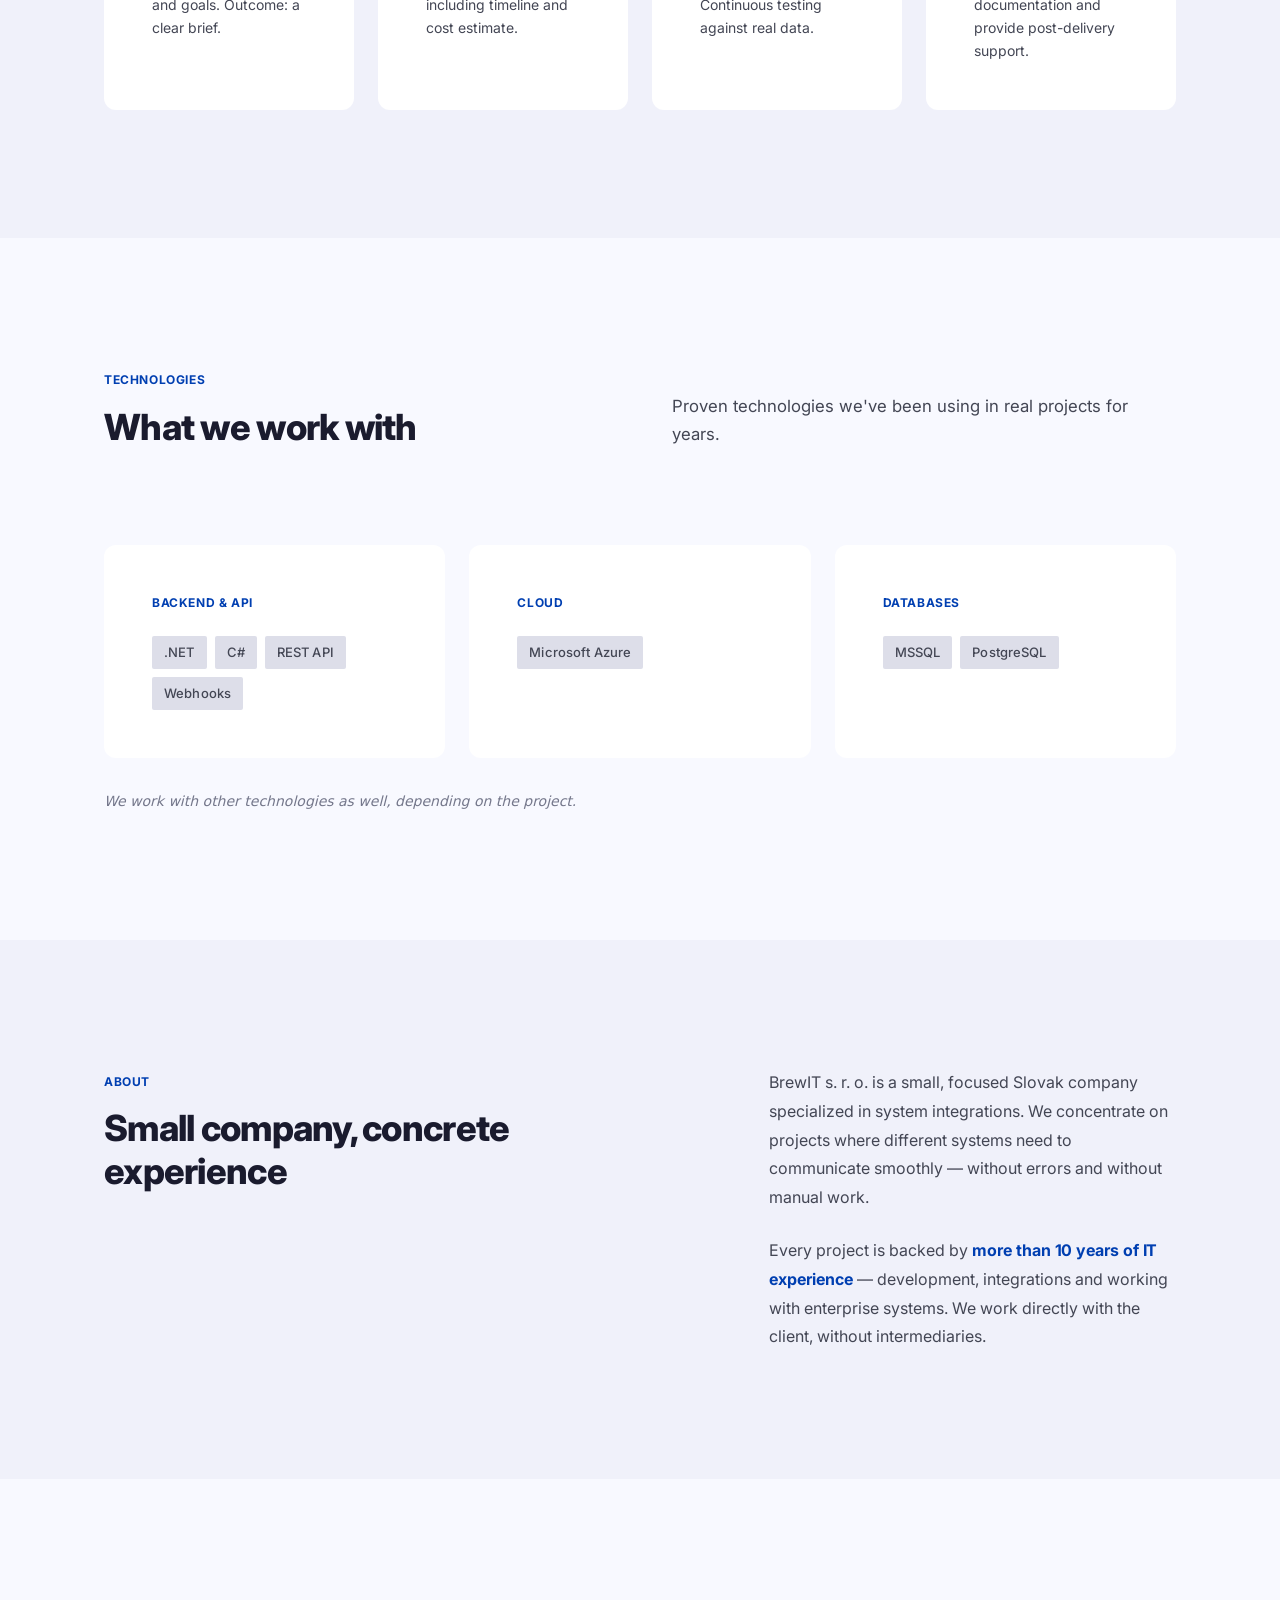
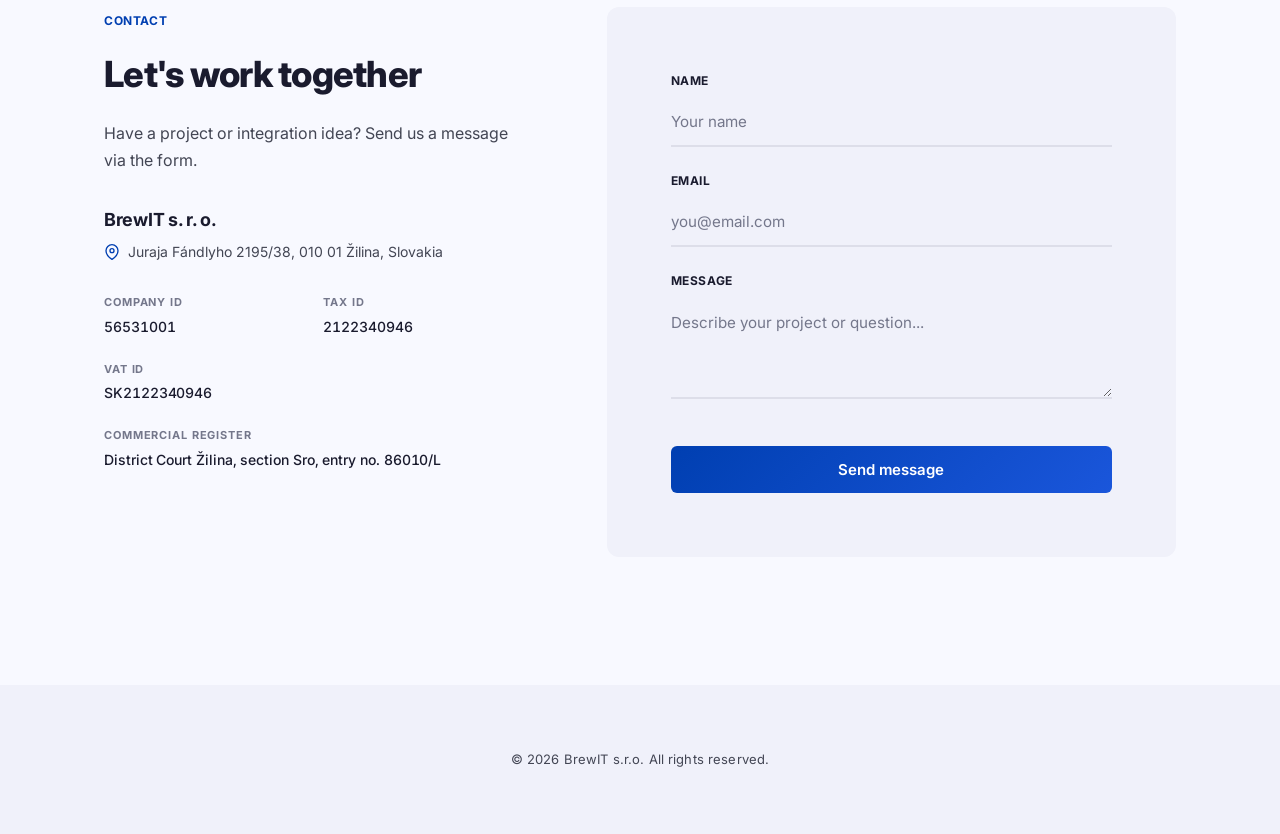
==== commit 343dd866: "Add trust-building sections: use cases, process, tech, about Expand the homepage with four sections " ====
--- a/en/index.html
+++ b/en/index.html
@@ -56,6 +56,8 @@
       <a href="../en/index.html" class="logo">Brew<span>IT</span></a>
       <nav class="nav" id="nav">
         <a href="#services">Services</a>
+        <a href="#use-cases">Use Cases</a>
+        <a href="#process">Process</a>
         <a href="#contact">Contact</a>
         <a href="../index.html" class="lang-switch">SK</a>
       </nav>
@@ -132,6 +134,152 @@
       </div>
     </section>
 
+    <!-- Use Cases -->
+    <section class="use-cases" id="use-cases">
+      <div class="container">
+        <div class="section-header">
+          <div>
+            <span class="section-label">Use Cases</span>
+            <h2>What it looks like in practice</h2>
+          </div>
+          <p>Concrete scenarios where we help companies connect their systems and eliminate manual work.</p>
+        </div>
+        <div class="use-cases-grid">
+
+          <div class="use-case-card">
+            <div class="service-icon">
+              <svg viewBox="0 0 24 24"><path d="M3 3h18v18H3z"/><path d="M3 9h18M9 21V9"/></svg>
+            </div>
+            <h3>ERP &amp; e-shop integration</h3>
+            <p>Automatic transfer of orders from the e-shop to the ERP system and two-way synchronization of stock and pricing.</p>
+          </div>
+
+          <div class="use-case-card">
+            <div class="service-icon">
+              <svg viewBox="0 0 24 24"><path d="M17 21v-2a4 4 0 00-4-4H5a4 4 0 00-4 4v2"/><circle cx="9" cy="7" r="4"/><path d="M23 21v-2a4 4 0 00-3-3.87M16 3.13a4 4 0 010 7.75"/></svg>
+            </div>
+            <h3>CRM integration</h3>
+            <p>Connecting your CRM with billing, marketing tools and customer support so data flows without manual re-entry.</p>
+          </div>
+
+          <div class="use-case-card">
+            <div class="service-icon">
+              <svg viewBox="0 0 24 24"><path d="M14 2H6a2 2 0 00-2 2v16a2 2 0 002 2h12a2 2 0 002-2V8z"/><path d="M14 2v6h6M16 13H8M16 17H8M10 9H8"/></svg>
+            </div>
+            <h3>Accounting automation</h3>
+            <p>Transferring invoices, payments and accounting entries between systems. Accurate data, no duplicate work.</p>
+          </div>
+
+          <div class="use-case-card">
+            <div class="service-icon">
+              <svg viewBox="0 0 24 24"><path d="M23 4v6h-6M1 20v-6h6"/><path d="M3.51 9a9 9 0 0114.85-3.36L23 10M1 14l4.64 4.36A9 9 0 0020.49 15"/></svg>
+            </div>
+            <h3>Data synchronization between systems</h3>
+            <p>Scheduled or real-time sync between different systems. Webhooks, events or scheduled jobs — whatever fits the project.</p>
+          </div>
+
+        </div>
+      </div>
+    </section>
+
+    <!-- Process -->
+    <section class="process" id="process">
+      <div class="container">
+        <div class="section-header">
+          <div>
+            <span class="section-label">Process</span>
+            <h2>How we work</h2>
+          </div>
+          <p>A transparent process from the first conversation to long-term support — you always know which phase the project is in.</p>
+        </div>
+        <div class="process-steps">
+
+          <div class="process-step">
+            <span class="process-number">01</span>
+            <h3>Discovery</h3>
+            <p>We understand your systems, processes and goals. Outcome: a clear brief.</p>
+          </div>
+
+          <div class="process-step">
+            <span class="process-number">02</span>
+            <h3>Proposal</h3>
+            <p>We prepare a technical integration proposal including timeline and cost estimate.</p>
+          </div>
+
+          <div class="process-step">
+            <span class="process-number">03</span>
+            <h3>Development</h3>
+            <p>Iterative implementation. Continuous testing against real data.</p>
+          </div>
+
+          <div class="process-step">
+            <span class="process-number">04</span>
+            <h3>Delivery &amp; Support</h3>
+            <p>We deploy the solution, hand over documentation and provide post-delivery support.</p>
+          </div>
+
+        </div>
+      </div>
+    </section>
+
+    <!-- Technologies -->
+    <section class="tech" id="technologies">
+      <div class="container">
+        <div class="section-header">
+          <div>
+            <span class="section-label">Technologies</span>
+            <h2>What we work with</h2>
+          </div>
+          <p>Proven technologies we've been using in real projects for years.</p>
+        </div>
+        <div class="tech-grid">
+
+          <div class="tech-category">
+            <h3>Backend &amp; API</h3>
+            <div class="tech-chips">
+              <span class="tech-chip">.NET</span>
+              <span class="tech-chip">C#</span>
+              <span class="tech-chip">REST API</span>
+              <span class="tech-chip">Webhooks</span>
+            </div>
+          </div>
+
+          <div class="tech-category">
+            <h3>Cloud</h3>
+            <div class="tech-chips">
+              <span class="tech-chip">Microsoft Azure</span>
+            </div>
+          </div>
+
+          <div class="tech-category">
+            <h3>Databases</h3>
+            <div class="tech-chips">
+              <span class="tech-chip">MSSQL</span>
+              <span class="tech-chip">PostgreSQL</span>
+            </div>
+          </div>
+
+        </div>
+        <p class="tech-note">We work with other technologies as well, depending on the project.</p>
+      </div>
+    </section>
+
+    <!-- About -->
+    <section class="about" id="about">
+      <div class="container">
+        <div class="about-content">
+          <div class="about-left">
+            <span class="section-label">About</span>
+            <h2>Small company, concrete experience</h2>
+          </div>
+          <div class="about-right">
+            <p>BrewIT s. r. o. is a small, focused Slovak company specialized in system integrations. We concentrate on projects where different systems need to communicate smoothly — without errors and without manual work.</p>
+            <p>Every project is backed by <span class="stat-inline">more than 10 years of IT experience</span> — development, integrations and working with enterprise systems. We work directly with the client, without intermediaries.</p>
+          </div>
+        </div>
+      </div>
+    </section>
+
     <!-- Contact -->
     <section class="contact" id="contact">
       <div class="container">
--- a/css/style.css
+++ b/css/style.css
@@ -341,6 +341,180 @@
   color: var(--on-surface-variant);
   font-size: 0.938rem;
   line-height: 1.7;
+}
+
+/* --- Use Cases — Tonal Layering --- */
+.use-cases {
+  padding: var(--space-4xl) 0;
+  background: var(--surface);
+}
+
+.use-cases-grid {
+  display: grid;
+  grid-template-columns: repeat(2, 1fr);
+  gap: var(--space-md);
+}
+
+.use-case-card {
+  background: var(--surface-container-lowest);
+  border-radius: var(--radius-xl);
+  padding: var(--space-2xl);
+  transition: box-shadow 0.3s, transform 0.3s;
+}
+
+.use-case-card:hover {
+  transform: translateY(-2px);
+  box-shadow: 0 8px 40px rgba(26, 27, 46, 0.06);
+}
+
+.use-case-card h3 {
+  font-size: 1.125rem;
+  font-weight: 700;
+  color: var(--on-surface);
+  margin-bottom: var(--space-xs);
+  letter-spacing: -0.01em;
+}
+
+.use-case-card p {
+  color: var(--on-surface-variant);
+  font-size: 0.938rem;
+  line-height: 1.7;
+}
+
+/* --- Process — Horizontal Flow --- */
+.process {
+  padding: var(--space-4xl) 0;
+  background: var(--surface-container-low);
+}
+
+.process-steps {
+  display: grid;
+  grid-template-columns: repeat(4, 1fr);
+  gap: var(--space-md);
+  position: relative;
+}
+
+.process-step {
+  background: var(--surface-container-lowest);
+  border-radius: var(--radius-xl);
+  padding: var(--space-xl);
+  position: relative;
+}
+
+.process-number {
+  display: inline-block;
+  font-size: 0.75rem;
+  font-weight: 700;
+  letter-spacing: 0.08em;
+  color: var(--primary);
+  background: rgba(0, 63, 177, 0.08);
+  padding: 6px 12px;
+  border-radius: var(--radius-sm);
+  margin-bottom: var(--space-md);
+  font-variant-numeric: tabular-nums;
+}
+
+.process-step h3 {
+  font-size: 1.063rem;
+  font-weight: 700;
+  color: var(--on-surface);
+  margin-bottom: var(--space-xs);
+  letter-spacing: -0.01em;
+}
+
+.process-step p {
+  color: var(--on-surface-variant);
+  font-size: 0.875rem;
+  line-height: 1.65;
+}
+
+/* --- Technologies — Integration Chips --- */
+.tech {
+  padding: var(--space-4xl) 0;
+  background: var(--surface);
+}
+
+.tech-grid {
+  display: grid;
+  grid-template-columns: repeat(3, 1fr);
+  gap: var(--space-md);
+}
+
+.tech-category {
+  background: var(--surface-container-lowest);
+  border-radius: var(--radius-xl);
+  padding: var(--space-xl);
+}
+
+.tech-category h3 {
+  font-size: 0.75rem;
+  font-weight: 700;
+  letter-spacing: 0.05em;
+  text-transform: uppercase;
+  color: var(--primary);
+  margin-bottom: var(--space-md);
+}
+
+.tech-chips {
+  display: flex;
+  flex-wrap: wrap;
+  gap: 8px;
+}
+
+.tech-chip {
+  display: inline-block;
+  font-size: 0.813rem;
+  font-weight: 500;
+  letter-spacing: 0.01em;
+  color: var(--on-surface-variant);
+  background: var(--surface-container-highest);
+  padding: 6px 12px;
+  border-radius: var(--radius-sm);
+}
+
+.tech-note {
+  margin-top: var(--space-lg);
+  font-size: 0.875rem;
+  color: var(--outline-variant);
+  font-style: italic;
+}
+
+/* --- About — Asymmetric Layout --- */
+.about {
+  padding: var(--space-4xl) 0;
+  background: var(--surface-container-low);
+}
+
+.about-content {
+  display: grid;
+  grid-template-columns: 7fr 5fr;
+  gap: var(--space-3xl);
+  align-items: start;
+}
+
+.about-left h2 {
+  font-size: clamp(1.75rem, 3vw, 2.25rem);
+  font-weight: 800;
+  color: var(--on-surface);
+  letter-spacing: -0.02em;
+  line-height: 1.2;
+}
+
+.about-right p {
+  color: var(--on-surface-variant);
+  font-size: 1rem;
+  line-height: 1.8;
+  margin-bottom: var(--space-md);
+}
+
+.about-right p:last-child {
+  margin-bottom: 0;
+}
+
+.stat-inline {
+  font-weight: 700;
+  color: var(--primary);
+  letter-spacing: -0.005em;
 }
 
 /* --- Contact — Tonal Depth --- */
@@ -585,6 +759,29 @@
     grid-template-columns: 1fr;
     gap: var(--space-2xl);
   }
+
+  .use-cases-grid {
+    grid-template-columns: 1fr;
+  }
+
+  .process-steps {
+    grid-template-columns: 1fr;
+  }
+
+  .tech-grid {
+    grid-template-columns: 1fr;
+  }
+
+  .about-content {
+    grid-template-columns: 1fr;
+    gap: var(--space-lg);
+  }
+}
+
+@media (min-width: 769px) and (max-width: 1024px) {
+  .process-steps {
+    grid-template-columns: repeat(2, 1fr);
+  }
 }
 
 @media (max-width: 480px) {
@@ -604,4 +801,10 @@
     grid-template-columns: 1fr;
     gap: var(--space-md);
   }
-}
+
+  .use-case-card,
+  .process-step,
+  .tech-category {
+    padding: var(--space-lg);
+  }
+}
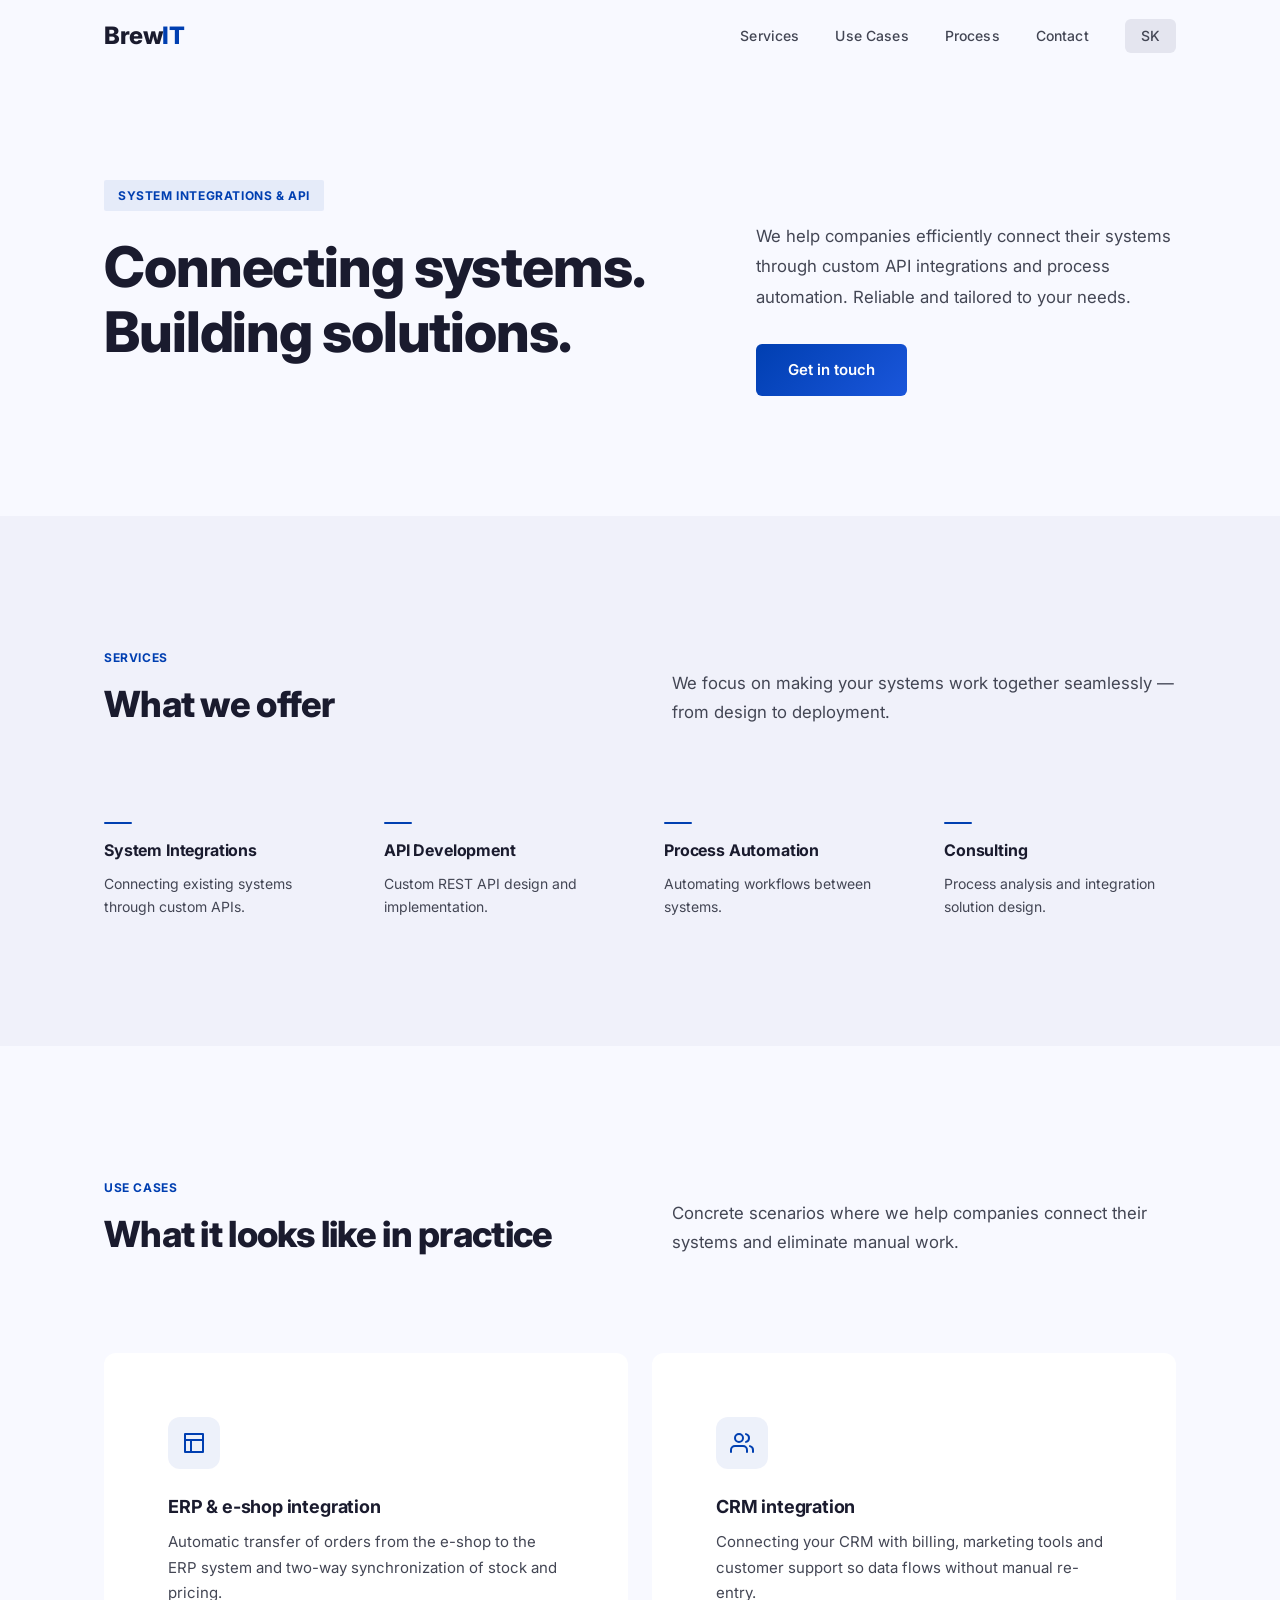
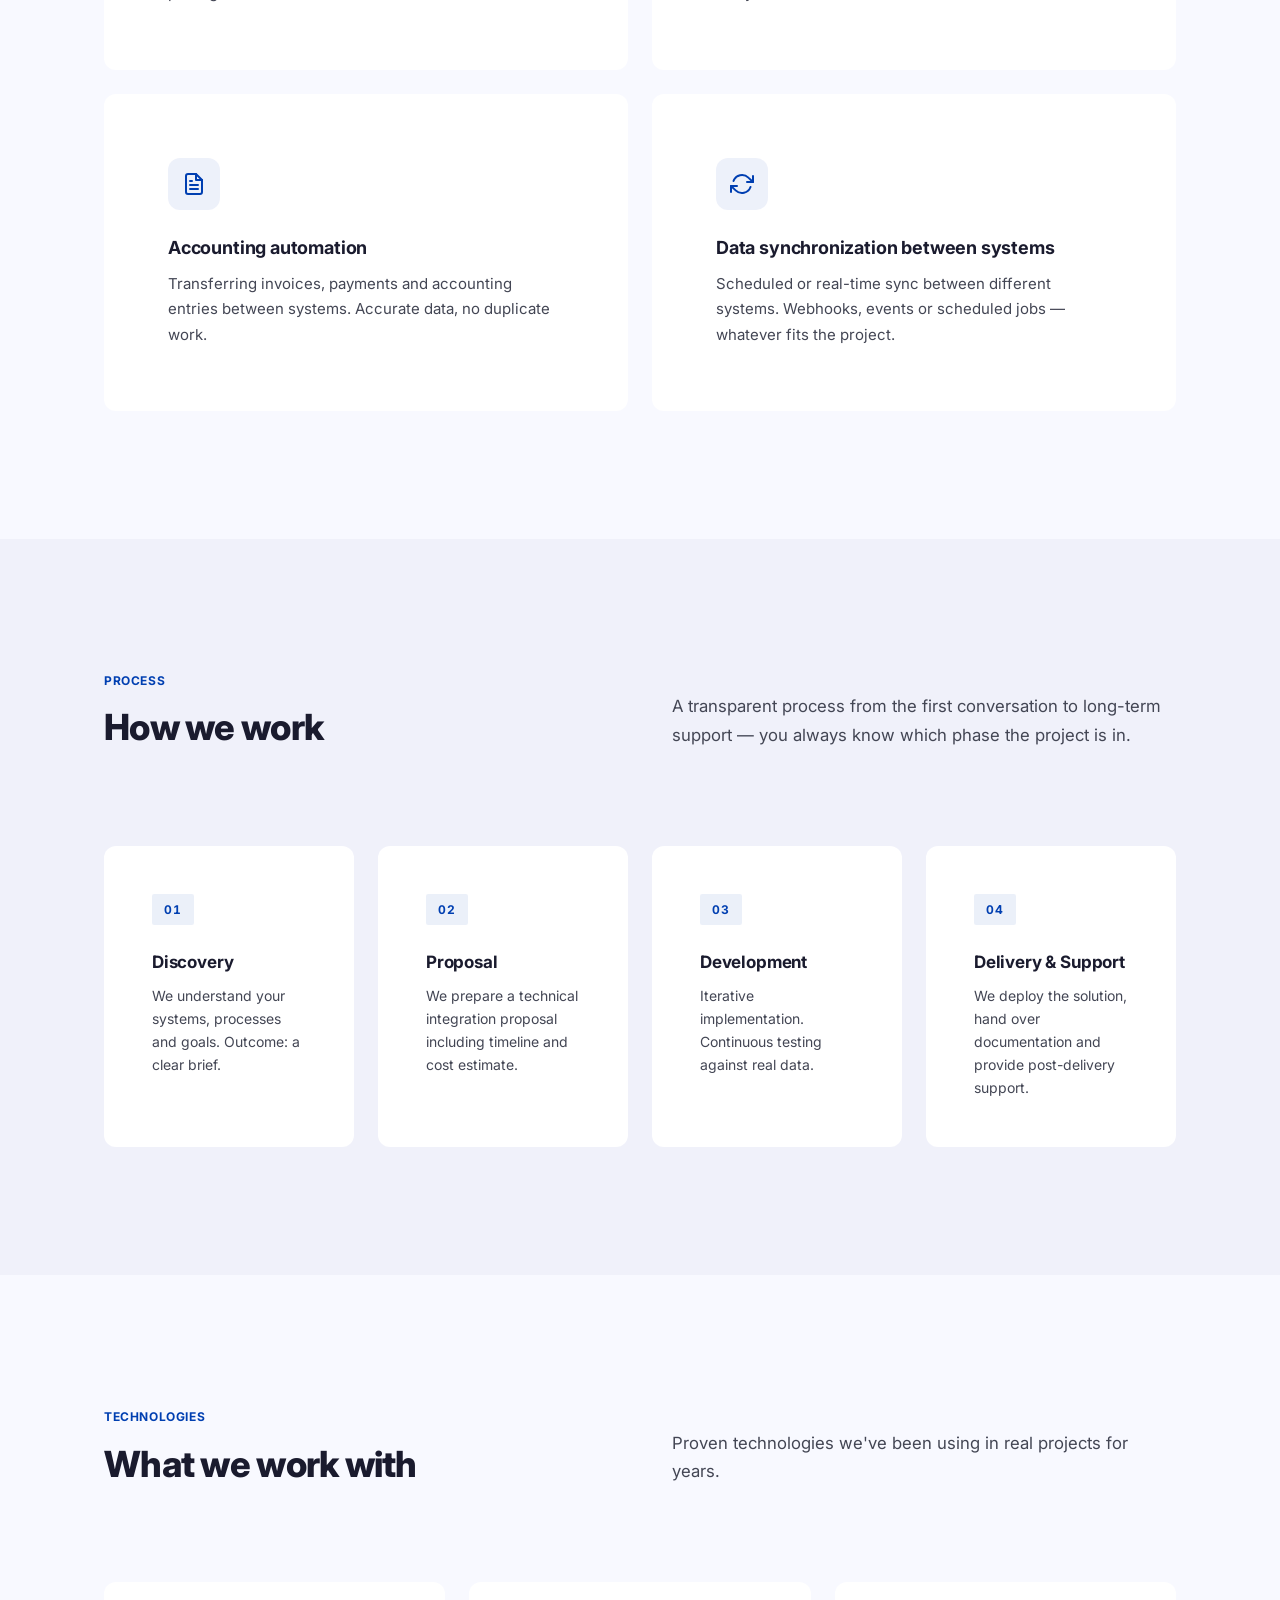
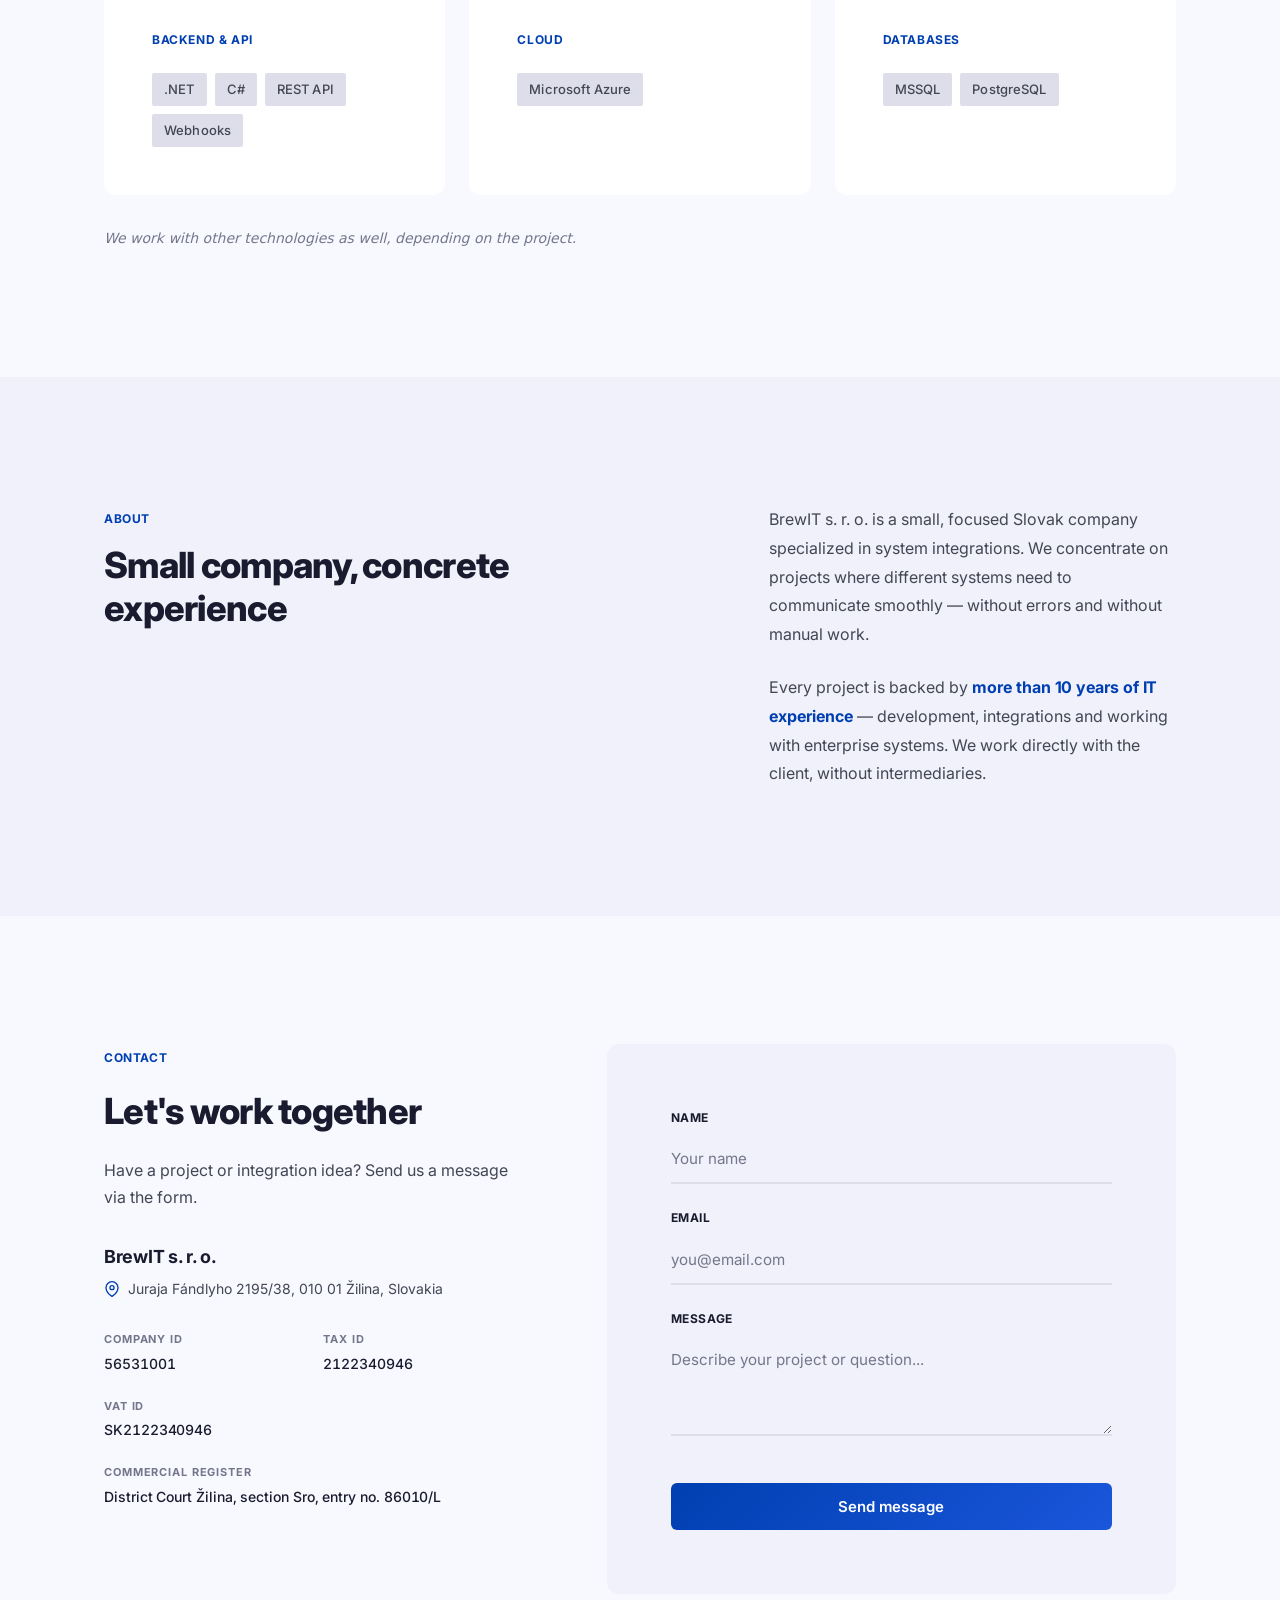
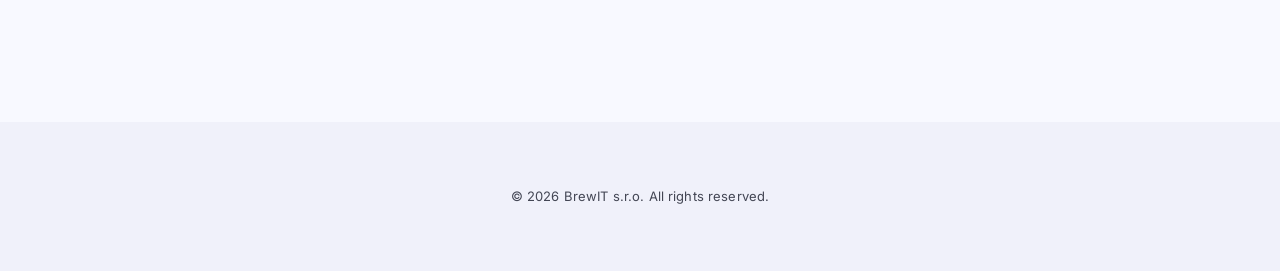
==== commit 04effaf0: "Reshape Services and add favicon plus OG image Turn Services from icon cards into a compact four-col" ====
--- a/en/index.html
+++ b/en/index.html
@@ -24,6 +24,13 @@
   <meta property="og:url" content="https://brewit.sk/en/">
   <meta property="og:locale" content="en_US">
   <meta property="og:site_name" content="BrewIT s.r.o.">
+  <meta property="og:image" content="https://brewit.sk/og-image.svg">
+  <meta property="og:image:width" content="1200">
+  <meta property="og:image:height" content="630">
+  <meta property="og:image:alt" content="BrewIT s.r.o. — System Integrations & API Development">
+
+  <!-- Favicon -->
+  <link rel="icon" type="image/svg+xml" href="../favicon.svg">
 
   <!-- Fonts -->
   <link rel="preconnect" href="https://fonts.googleapis.com">
@@ -96,40 +103,23 @@
           </div>
           <p>We focus on making your systems work together seamlessly — from design to deployment.</p>
         </div>
-        <div class="services-grid">
-
-          <div class="service-card">
-            <div class="service-icon">
-              <svg viewBox="0 0 24 24"><path d="M4 6h16M4 12h16M4 18h16"/><circle cx="8" cy="6" r="2"/><circle cx="16" cy="12" r="2"/><circle cx="10" cy="18" r="2"/></svg>
-            </div>
+        <div class="services-strip">
+          <div class="service-pillar">
             <h3>System Integrations</h3>
-            <p>Connecting existing systems through custom APIs. We ensure smooth communication between your applications and external services.</p>
-          </div>
-
-          <div class="service-card">
-            <div class="service-icon">
-              <svg viewBox="0 0 24 24"><path d="M13 2L3 14h9l-1 8 10-12h-9l1-8z"/></svg>
-            </div>
+            <p>Connecting existing systems through custom APIs.</p>
+          </div>
+          <div class="service-pillar">
             <h3>API Development</h3>
-            <p>Custom REST API design and implementation. From requirements analysis to deployment and documentation.</p>
-          </div>
-
-          <div class="service-card">
-            <div class="service-icon">
-              <svg viewBox="0 0 24 24"><path d="M12 2v4m0 12v4M4.93 4.93l2.83 2.83m8.48 8.48l2.83 2.83M2 12h4m12 0h4M4.93 19.07l2.83-2.83m8.48-8.48l2.83-2.83"/><circle cx="12" cy="12" r="3"/></svg>
-            </div>
+            <p>Custom REST API design and implementation.</p>
+          </div>
+          <div class="service-pillar">
             <h3>Process Automation</h3>
-            <p>Automating workflows between systems. Reducing manual work and eliminating errors in data transfer.</p>
-          </div>
-
-          <div class="service-card">
-            <div class="service-icon">
-              <svg viewBox="0 0 24 24"><path d="M21 15a2 2 0 01-2 2H7l-4 4V5a2 2 0 012-2h14a2 2 0 012 2z"/></svg>
-            </div>
+            <p>Automating workflows between systems.</p>
+          </div>
+          <div class="service-pillar">
             <h3>Consulting</h3>
-            <p>Analysis of your processes and design of integration solutions. We help you find the optimal way to connect your systems.</p>
-          </div>
-
+            <p>Process analysis and integration solution design.</p>
+          </div>
         </div>
       </div>
     </section>
--- a/css/style.css
+++ b/css/style.css
@@ -291,24 +291,43 @@
   align-self: end;
 }
 
-.services-grid {
+.services-strip {
   display: grid;
-  grid-template-columns: repeat(2, 1fr);
-  gap: var(--space-md);
-}
-
-.service-card {
-  background: var(--surface-container-lowest);
-  border-radius: var(--radius-xl);
-  padding: var(--space-2xl);
-  transition: box-shadow 0.3s, transform 0.3s;
-}
-
-.service-card:hover {
-  transform: translateY(-2px);
-  box-shadow: 0 8px 40px rgba(26, 27, 46, 0.06);
-}
-
+  grid-template-columns: repeat(4, 1fr);
+  gap: var(--space-xl);
+}
+
+.service-pillar {
+  position: relative;
+  padding-top: var(--space-sm);
+}
+
+.service-pillar::before {
+  content: '';
+  position: absolute;
+  top: 0;
+  left: 0;
+  width: 28px;
+  height: 2px;
+  background: var(--primary);
+  border-radius: var(--radius-sm);
+}
+
+.service-pillar h3 {
+  font-size: 1rem;
+  font-weight: 700;
+  color: var(--on-surface);
+  margin-bottom: var(--space-xs);
+  letter-spacing: -0.01em;
+}
+
+.service-pillar p {
+  color: var(--on-surface-variant);
+  font-size: 0.875rem;
+  line-height: 1.65;
+}
+
+/* Service icon (used by Use Cases) */
 .service-icon {
   width: 52px;
   height: 52px;
@@ -328,19 +347,6 @@
   stroke-width: 2;
   stroke-linecap: round;
   stroke-linejoin: round;
-}
-
-.service-card h3 {
-  font-size: 1.125rem;
-  font-weight: 700;
-  color: var(--on-surface);
-  margin-bottom: var(--space-xs);
-}
-
-.service-card p {
-  color: var(--on-surface-variant);
-  font-size: 0.938rem;
-  line-height: 1.7;
 }
 
 /* --- Use Cases — Tonal Layering --- */
@@ -751,8 +757,9 @@
     gap: var(--space-sm);
   }
 
-  .services-grid {
+  .services-strip {
     grid-template-columns: 1fr;
+    gap: var(--space-lg);
   }
 
   .contact-wrapper {
@@ -779,6 +786,11 @@
 }
 
 @media (min-width: 769px) and (max-width: 1024px) {
+  .services-strip {
+    grid-template-columns: repeat(2, 1fr);
+    gap: var(--space-xl);
+  }
+
   .process-steps {
     grid-template-columns: repeat(2, 1fr);
   }
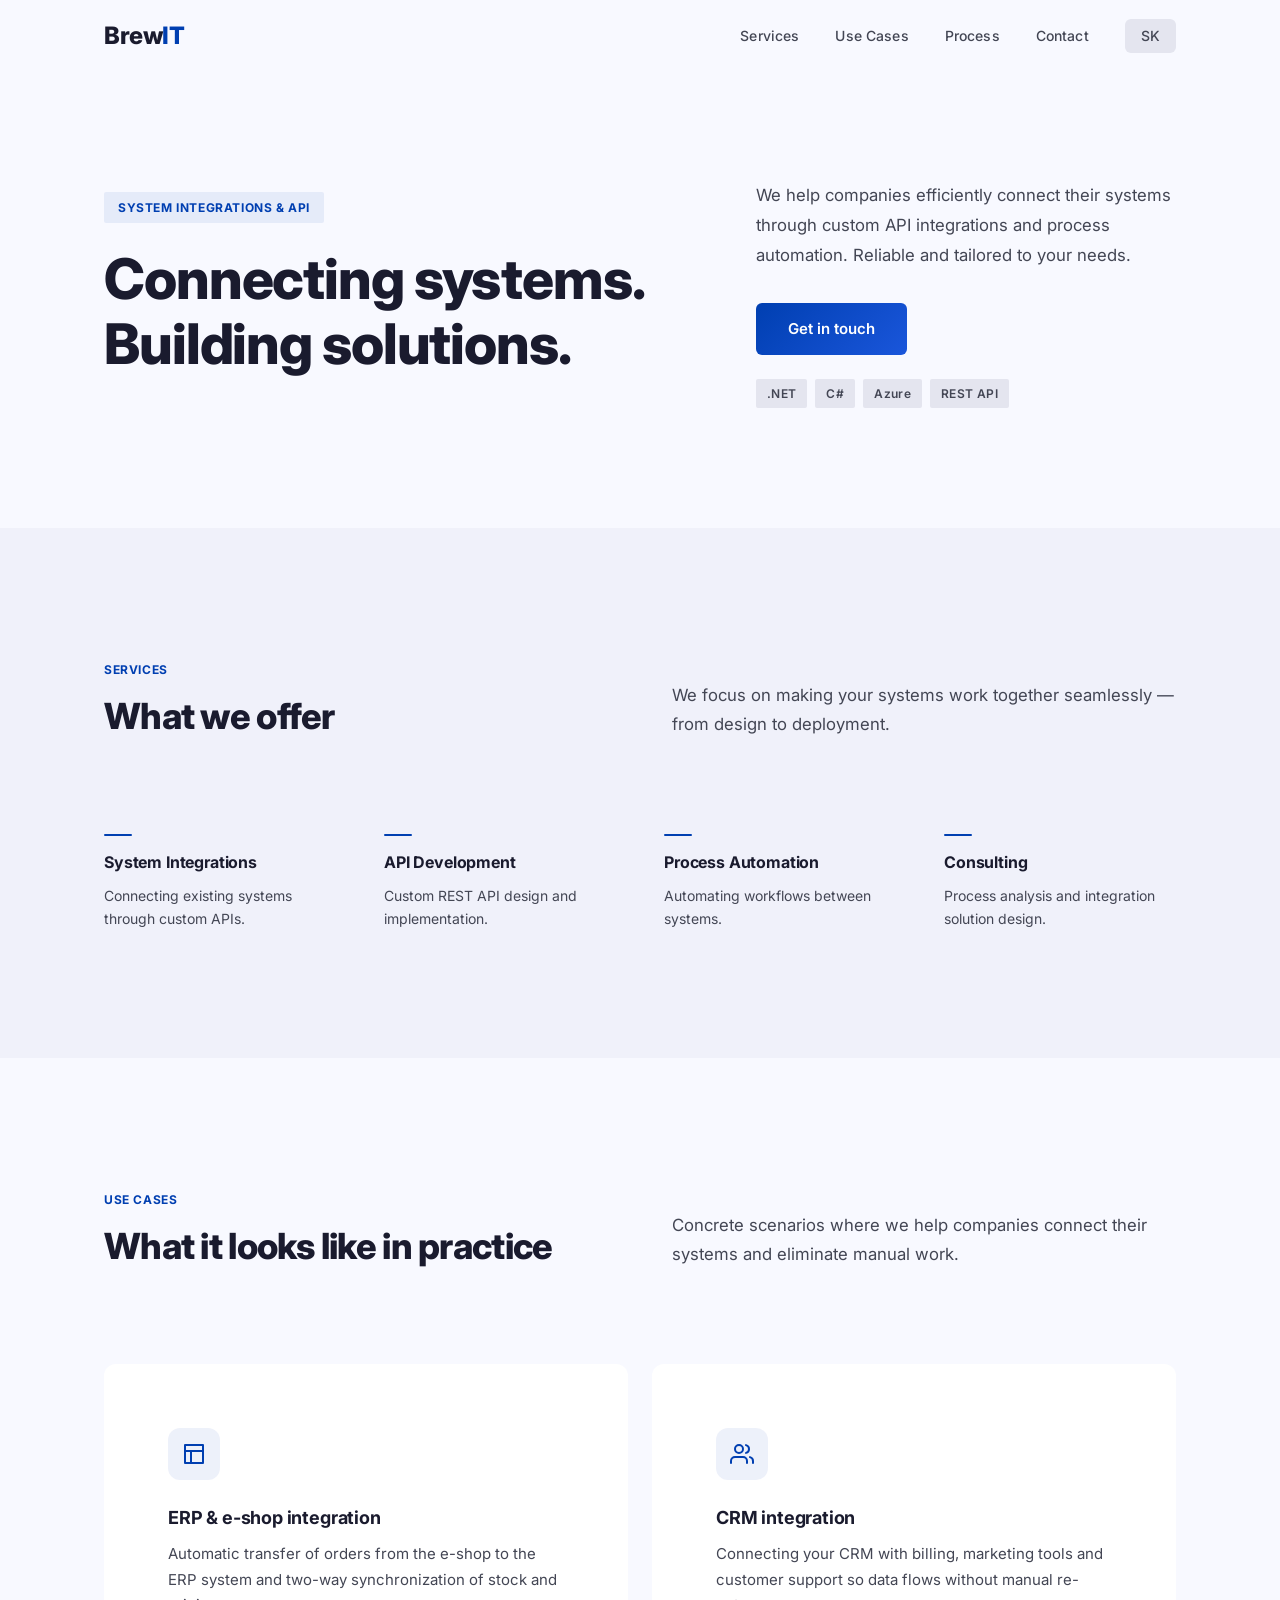
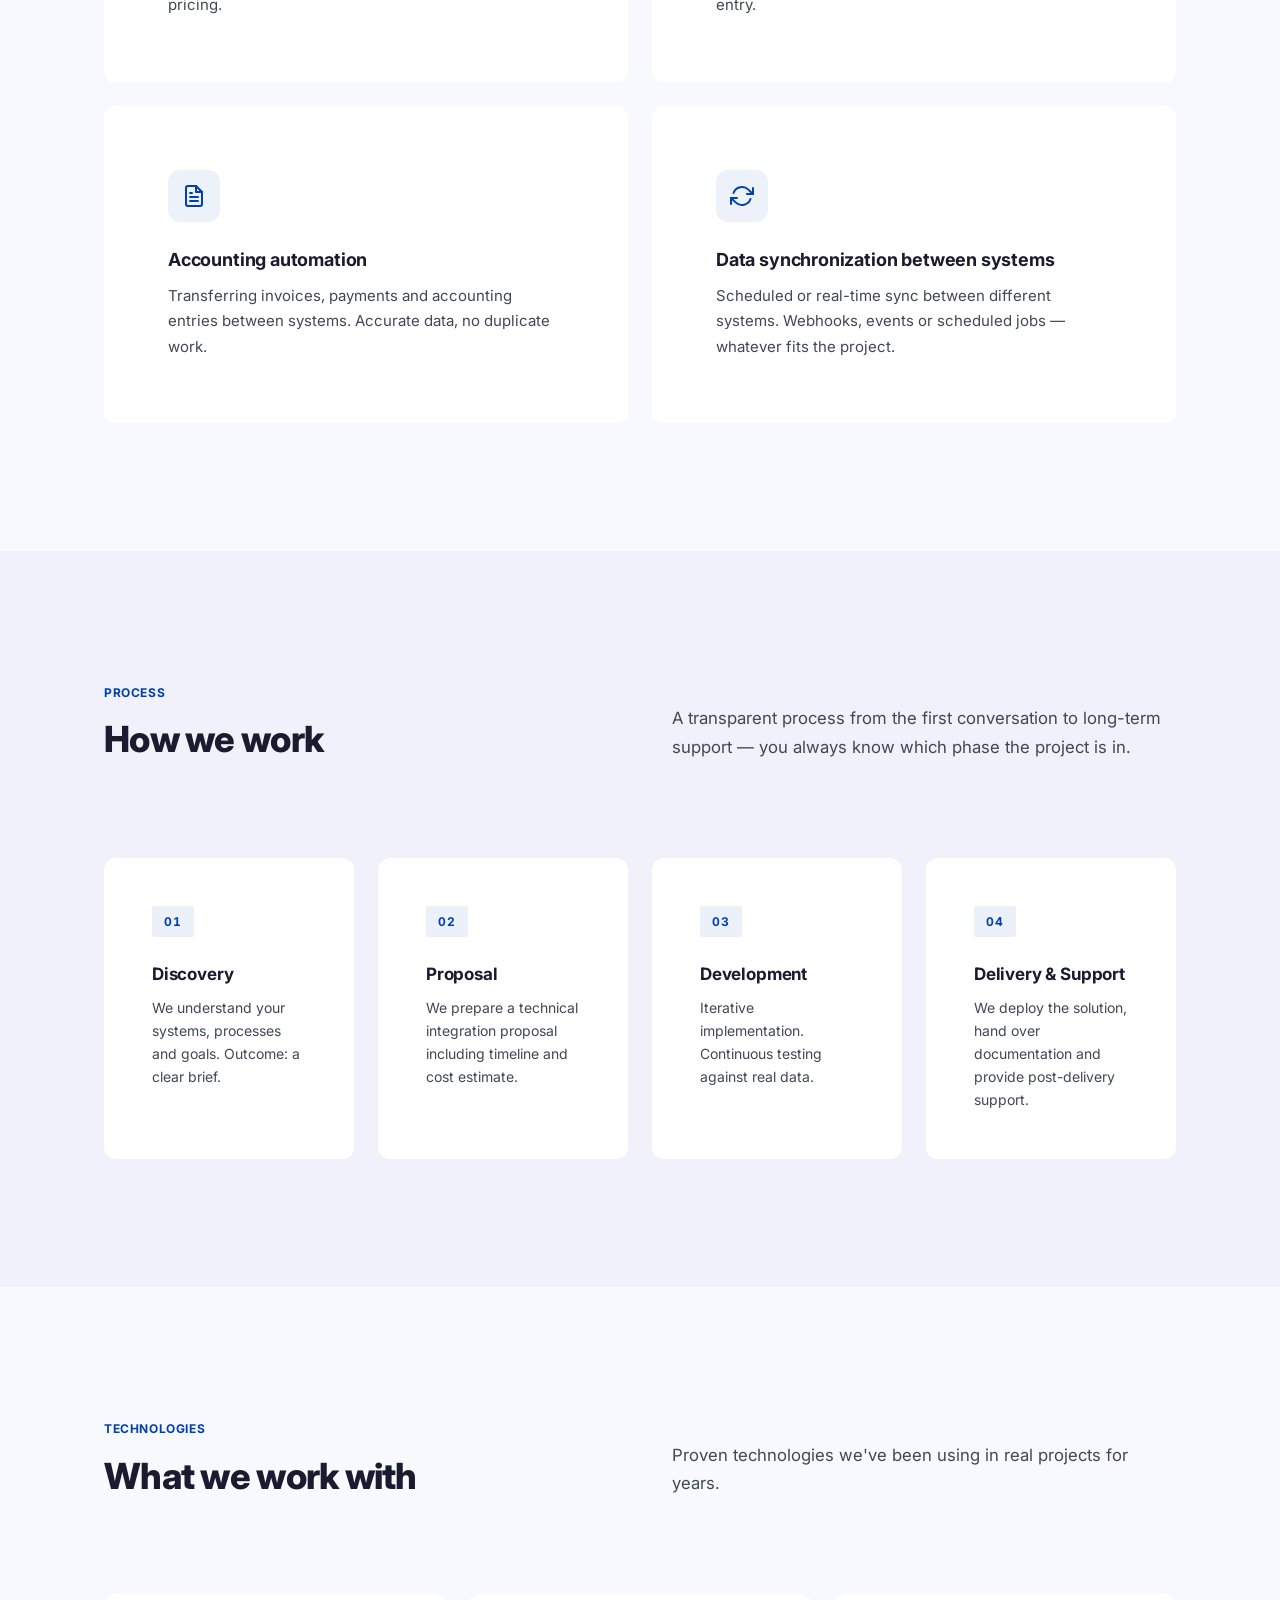
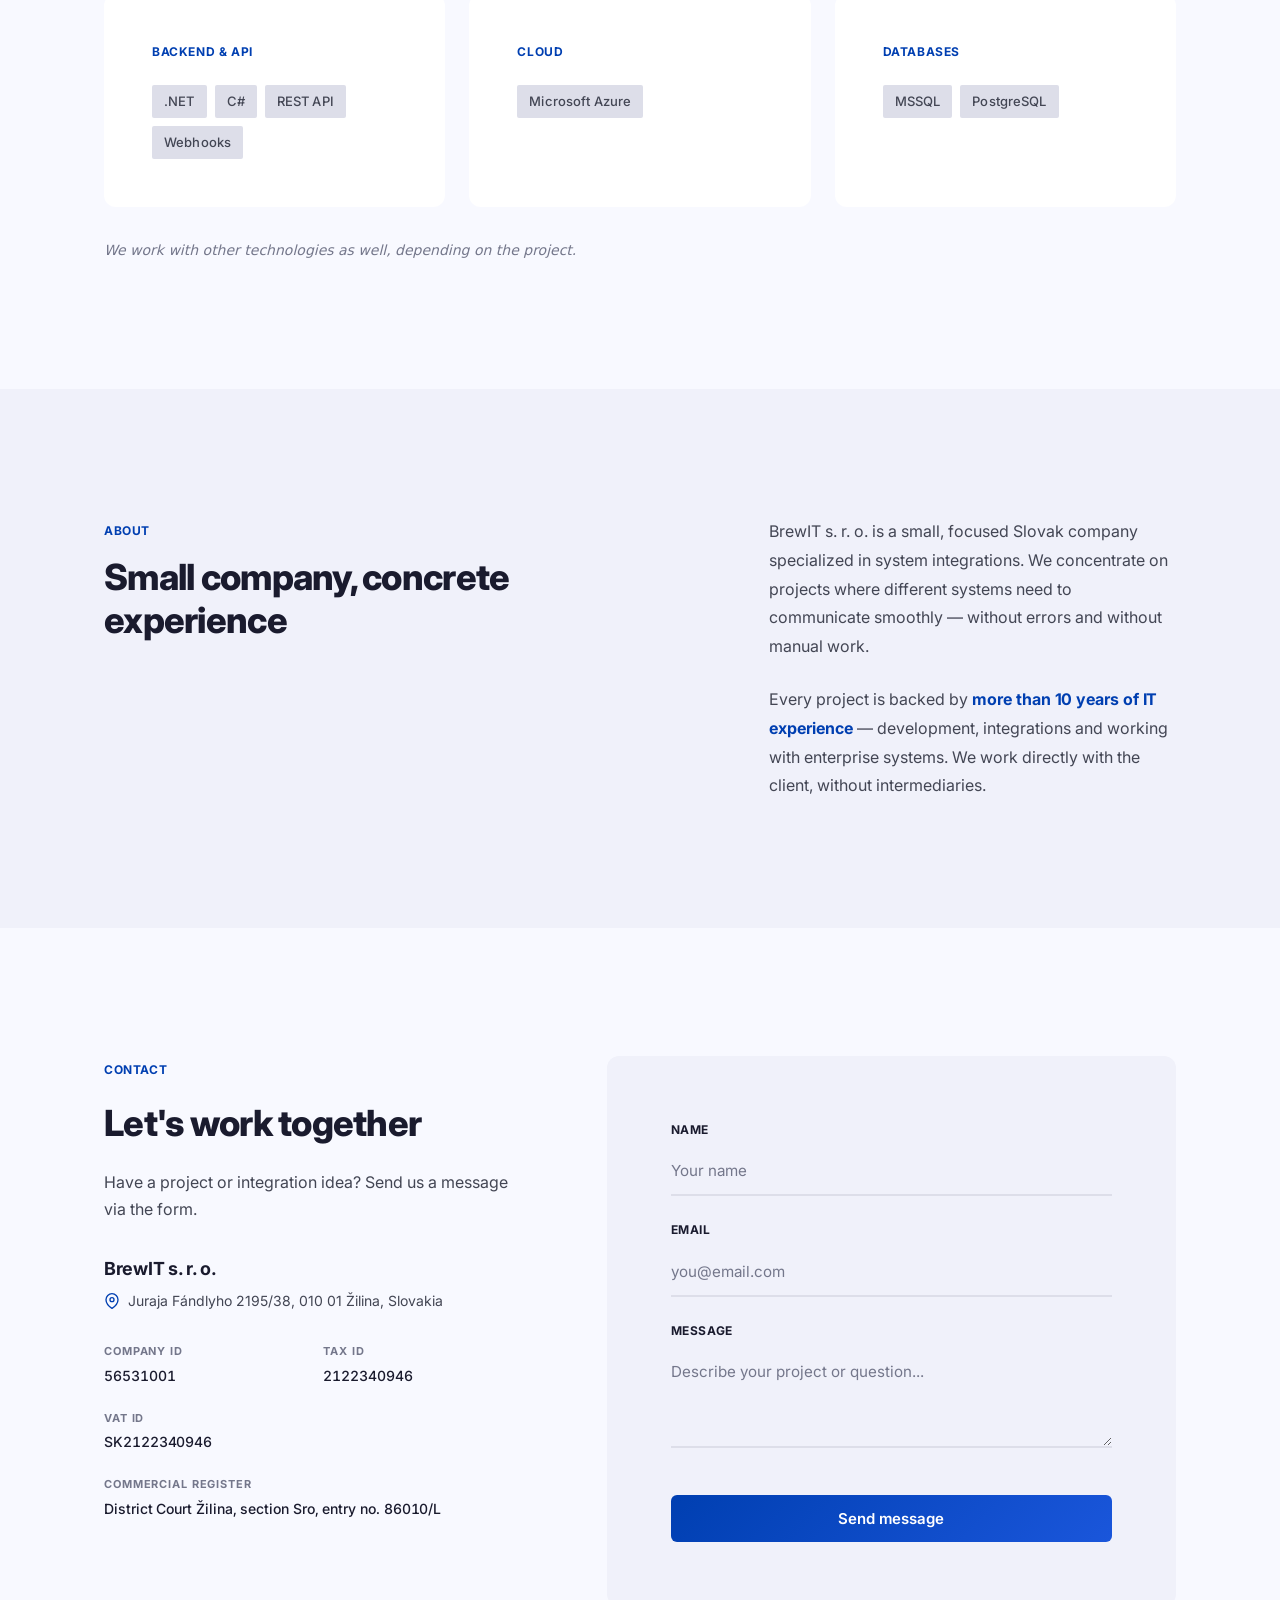
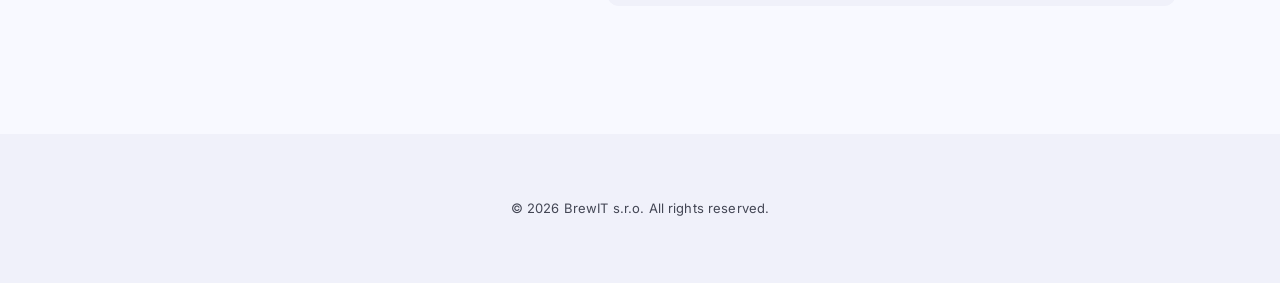
==== commit 3c0a7b2d: "Polish UX and accessibility Switch the contact form to an AJAX submission via Formspree so users sta" ====
--- a/en/index.html
+++ b/en/index.html
@@ -56,6 +56,8 @@
   </script>
 </head>
 <body>
+
+  <a href="#main" class="skip-link">Skip to content</a>
 
   <!-- Header -->
   <header class="header" id="header">
@@ -76,7 +78,7 @@
     </div>
   </header>
 
-  <main>
+  <main id="main">
     <!-- Hero — Asymmetric -->
     <section class="hero">
       <div class="container">
@@ -88,6 +90,12 @@
           <div class="hero-right">
             <p>We help companies efficiently connect their systems through custom API integrations and process automation. Reliable and tailored to your needs.</p>
             <a href="#contact" class="btn btn-primary">Get in touch</a>
+            <div class="hero-chips" aria-label="Key technologies">
+              <span class="hero-chip">.NET</span>
+              <span class="hero-chip">C#</span>
+              <span class="hero-chip">Azure</span>
+              <span class="hero-chip">REST API</span>
+            </div>
           </div>
         </div>
       </div>
@@ -138,7 +146,7 @@
 
           <div class="use-case-card">
             <div class="service-icon">
-              <svg viewBox="0 0 24 24"><path d="M3 3h18v18H3z"/><path d="M3 9h18M9 21V9"/></svg>
+              <svg aria-hidden="true" viewBox="0 0 24 24"><path d="M3 3h18v18H3z"/><path d="M3 9h18M9 21V9"/></svg>
             </div>
             <h3>ERP &amp; e-shop integration</h3>
             <p>Automatic transfer of orders from the e-shop to the ERP system and two-way synchronization of stock and pricing.</p>
@@ -146,7 +154,7 @@
 
           <div class="use-case-card">
             <div class="service-icon">
-              <svg viewBox="0 0 24 24"><path d="M17 21v-2a4 4 0 00-4-4H5a4 4 0 00-4 4v2"/><circle cx="9" cy="7" r="4"/><path d="M23 21v-2a4 4 0 00-3-3.87M16 3.13a4 4 0 010 7.75"/></svg>
+              <svg aria-hidden="true" viewBox="0 0 24 24"><path d="M17 21v-2a4 4 0 00-4-4H5a4 4 0 00-4 4v2"/><circle cx="9" cy="7" r="4"/><path d="M23 21v-2a4 4 0 00-3-3.87M16 3.13a4 4 0 010 7.75"/></svg>
             </div>
             <h3>CRM integration</h3>
             <p>Connecting your CRM with billing, marketing tools and customer support so data flows without manual re-entry.</p>
@@ -154,7 +162,7 @@
 
           <div class="use-case-card">
             <div class="service-icon">
-              <svg viewBox="0 0 24 24"><path d="M14 2H6a2 2 0 00-2 2v16a2 2 0 002 2h12a2 2 0 002-2V8z"/><path d="M14 2v6h6M16 13H8M16 17H8M10 9H8"/></svg>
+              <svg aria-hidden="true" viewBox="0 0 24 24"><path d="M14 2H6a2 2 0 00-2 2v16a2 2 0 002 2h12a2 2 0 002-2V8z"/><path d="M14 2v6h6M16 13H8M16 17H8M10 9H8"/></svg>
             </div>
             <h3>Accounting automation</h3>
             <p>Transferring invoices, payments and accounting entries between systems. Accurate data, no duplicate work.</p>
@@ -162,7 +170,7 @@
 
           <div class="use-case-card">
             <div class="service-icon">
-              <svg viewBox="0 0 24 24"><path d="M23 4v6h-6M1 20v-6h6"/><path d="M3.51 9a9 9 0 0114.85-3.36L23 10M1 14l4.64 4.36A9 9 0 0020.49 15"/></svg>
+              <svg aria-hidden="true" viewBox="0 0 24 24"><path d="M23 4v6h-6M1 20v-6h6"/><path d="M3.51 9a9 9 0 0114.85-3.36L23 10M1 14l4.64 4.36A9 9 0 0020.49 15"/></svg>
             </div>
             <h3>Data synchronization between systems</h3>
             <p>Scheduled or real-time sync between different systems. Webhooks, events or scheduled jobs — whatever fits the project.</p>
@@ -283,7 +291,7 @@
               <div class="billing-header">
                 <div class="billing-name">BrewIT s. r. o.</div>
                 <div class="billing-address">
-                  <svg viewBox="0 0 24 24"><path d="M21 10c0 7-9 13-9 13s-9-6-9-13a9 9 0 0118 0z"/><circle cx="12" cy="10" r="3"/></svg>
+                  <svg aria-hidden="true" viewBox="0 0 24 24"><path d="M21 10c0 7-9 13-9 13s-9-6-9-13a9 9 0 0118 0z"/><circle cx="12" cy="10" r="3"/></svg>
                   <span>Juraja Fándlyho 2195/38, 010 01 Žilina, Slovakia</span>
                 </div>
               </div>
@@ -322,8 +330,14 @@
               <label for="message">Message</label>
               <textarea id="message" name="message" required placeholder="Describe your project or question..."></textarea>
             </div>
+            <p class="form-error" role="alert" hidden></p>
             <button type="submit" class="btn btn-primary">Send message</button>
           </form>
+          <div class="form-success" role="status" hidden>
+            <span class="section-label">Submitted</span>
+            <h3>Thank you for your message.</h3>
+            <p>We've received it and will get back to you shortly.</p>
+          </div>
         </div>
       </div>
     </section>
--- a/css/style.css
+++ b/css/style.css
@@ -70,6 +70,27 @@
 img {
   max-width: 100%;
   display: block;
+}
+
+/* --- Skip Link (A11y) --- */
+.skip-link {
+  position: absolute;
+  top: 0;
+  left: 0;
+  transform: translateY(-120%);
+  padding: 12px 20px;
+  background: var(--primary);
+  color: var(--on-primary);
+  font-size: 0.875rem;
+  font-weight: 600;
+  border-radius: 0 0 var(--radius-md) 0;
+  z-index: 1000;
+  transition: transform 0.2s;
+}
+
+.skip-link:focus {
+  transform: translateY(0);
+  outline: none;
 }
 
 /* --- Container --- */
@@ -221,6 +242,23 @@
   margin-bottom: var(--space-lg);
 }
 
+.hero-chips {
+  display: flex;
+  flex-wrap: wrap;
+  gap: 8px;
+  margin-top: var(--space-md);
+}
+
+.hero-chip {
+  font-size: 0.75rem;
+  font-weight: 600;
+  letter-spacing: 0.03em;
+  color: var(--on-surface-variant);
+  background: var(--surface-container-high);
+  padding: 5px 11px;
+  border-radius: var(--radius-sm);
+}
+
 .btn {
   display: inline-block;
   padding: 14px 32px;
@@ -648,6 +686,35 @@
   padding: var(--space-2xl);
 }
 
+.form-error {
+  margin-bottom: var(--space-sm);
+  padding: 10px 14px;
+  background: rgba(220, 38, 38, 0.08);
+  color: #b91c1c;
+  font-size: 0.875rem;
+  border-radius: var(--radius-md);
+}
+
+.form-success {
+  background: var(--surface-container-low);
+  border-radius: var(--radius-xl);
+  padding: var(--space-2xl);
+}
+
+.form-success h3 {
+  font-size: 1.375rem;
+  font-weight: 800;
+  color: var(--on-surface);
+  letter-spacing: -0.02em;
+  margin: var(--space-xs) 0 var(--space-sm);
+}
+
+.form-success p {
+  color: var(--on-surface-variant);
+  font-size: 0.975rem;
+  line-height: 1.7;
+}
+
 .form-group {
   margin-bottom: var(--space-md);
 }
@@ -695,6 +762,34 @@
 .contact-form .btn {
   width: 100%;
   margin-top: var(--space-sm);
+}
+
+/* --- Thank You — Confirmation Page --- */
+.thanks {
+  padding: 200px 0 var(--space-4xl);
+  min-height: calc(100vh - var(--header-height));
+  display: flex;
+  align-items: center;
+}
+
+.thanks-content {
+  max-width: 640px;
+}
+
+.thanks-content h1 {
+  font-size: clamp(2rem, 4vw, 2.75rem);
+  font-weight: 800;
+  color: var(--on-surface);
+  letter-spacing: -0.02em;
+  line-height: 1.2;
+  margin-bottom: var(--space-md);
+}
+
+.thanks-content p {
+  font-size: 1.05rem;
+  color: var(--on-surface-variant);
+  line-height: 1.7;
+  margin-bottom: var(--space-lg);
 }
 
 /* --- Footer — Subtle Separation --- */
@@ -801,10 +896,6 @@
     font-size: 1.875rem;
   }
 
-  .service-card {
-    padding: var(--space-lg);
-  }
-
   .contact-form {
     padding: var(--space-lg);
   }
@@ -820,3 +911,15 @@
     padding: var(--space-lg);
   }
 }
+
+/* --- Reduced Motion (A11y) --- */
+@media (prefers-reduced-motion: reduce) {
+  *,
+  *::before,
+  *::after {
+    animation-duration: 0.01ms !important;
+    animation-iteration-count: 1 !important;
+    transition-duration: 0.01ms !important;
+    scroll-behavior: auto !important;
+  }
+}
